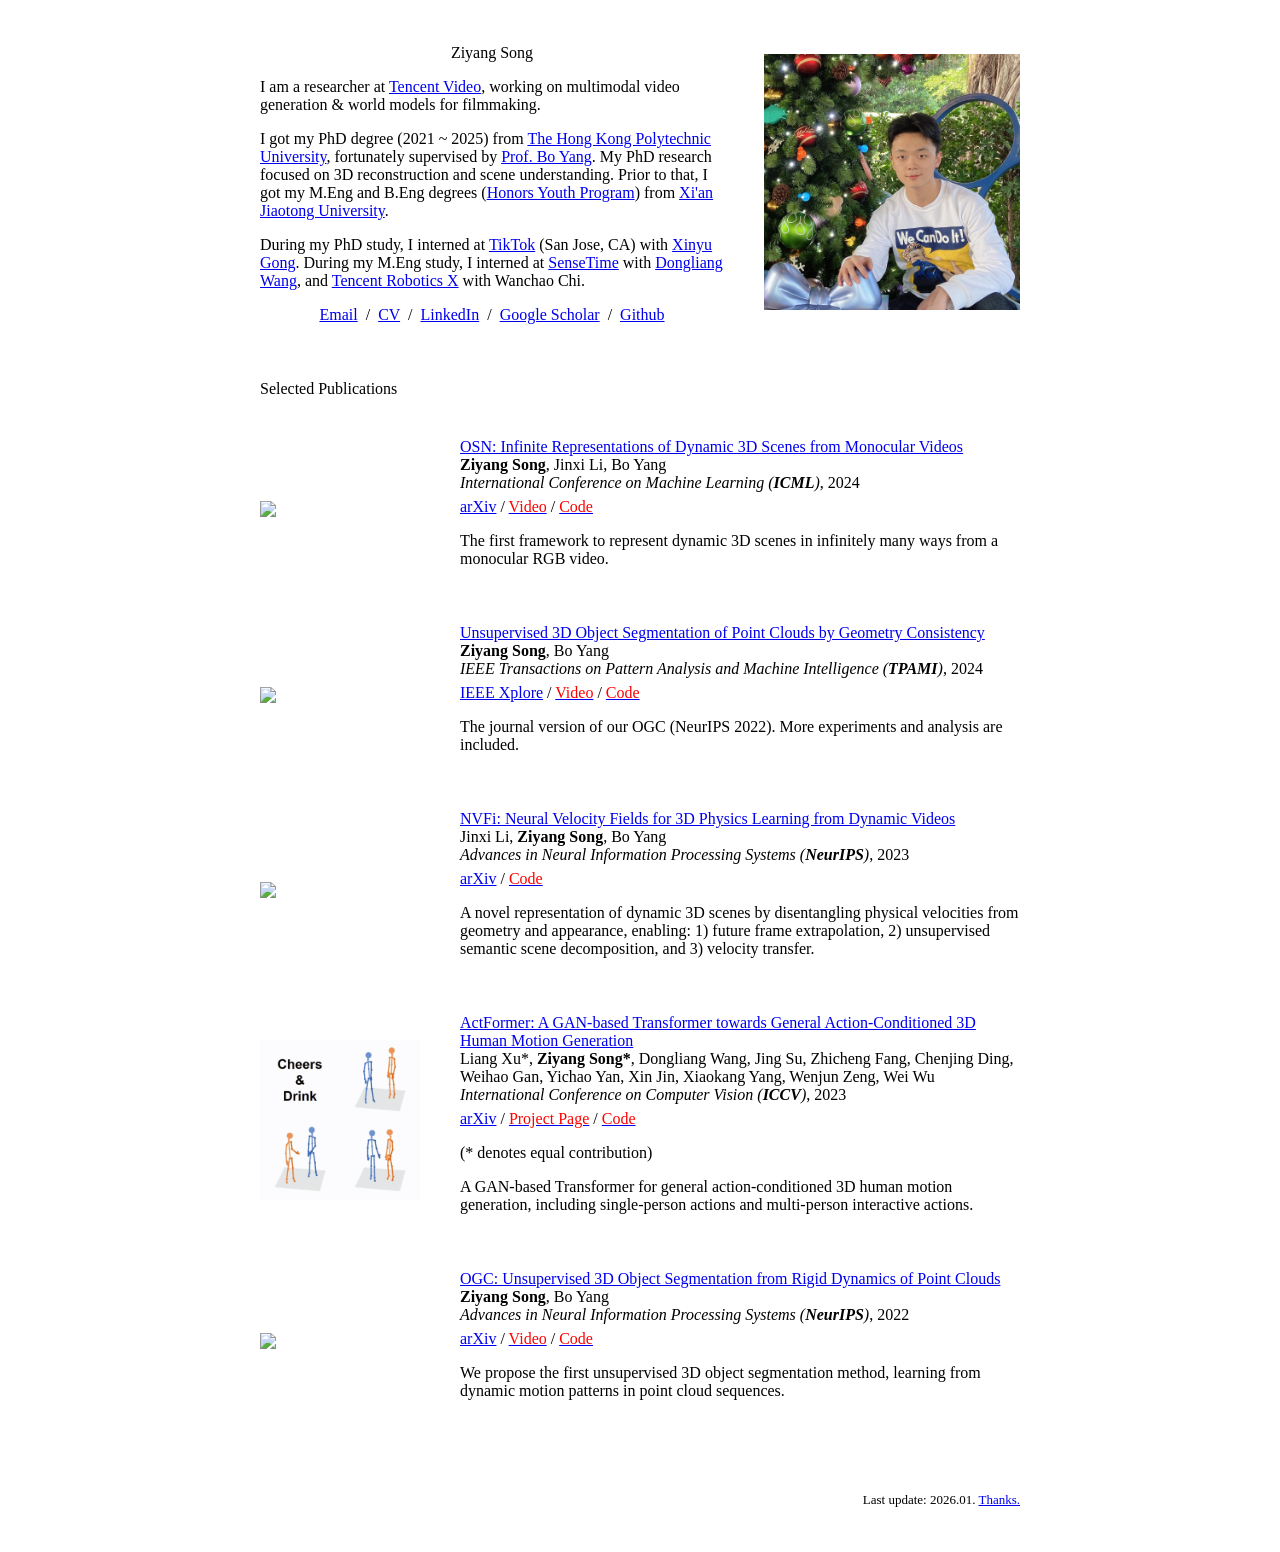
==== index.html @ f870bc01 "update cv" ====
<!DOCTYPE HTML>
<html lang="en"><head><meta http-equiv="Content-Type" content="text/html; charset=UTF-8">

  <title>Ziyang Song</title>
  
  <meta name="author" content="Ziyang Song">
  <meta name="viewport" content="width=device-width, initial-scale=1">
  
  <link rel="stylesheet" type="text/css" href="stylesheet.css">
	<link rel="icon" href="data:image/svg+xml,<svg xmlns=%22http://www.w3.org/2000/svg%22 viewBox=%220 0 100 100%22><text y=%22.9em%22 font-size=%2290%22>🌐</text></svg>">
</head>

<body>
  <table style="width:100%;max-width:800px;border:0px;border-spacing:0px;border-collapse:separate;margin-right:auto;margin-left:auto;"><tbody>
    <tr style="padding:0px">
      <td style="padding:0px">
        <table style="width:100%;border:0px;border-spacing:0px;border-collapse:separate;margin-right:auto;margin-left:auto;"><tbody>
          <tr style="padding:0px">
            <td style="padding:2.5%;width:63%;vertical-align:middle">
              <p style="text-align:center">
                <name>Ziyang Song</name>
              </p>
              <p>
                I am a researcher at <a href="https://v.qq.com/">Tencent Video</a>, working on multimodal video generation & world models for filmmaking.
              </p>
              <p>
                I got my PhD degree (2021 ~ 2025) from <a href="https://www.polyu.edu.hk">The Hong Kong Polytechnic University</a>, fortunately supervised by <a href="https://yang7879.github.io">Prof. Bo Yang</a>.
                My PhD research focused on 3D reconstruction and scene understanding.
                Prior to that, I got my M.Eng and B.Eng degrees (<a href="https://en.wikipedia.org/wiki/Special_Class_for_the_Gifted_Young">Honors Youth Program</a>) from <a href="http://www.xjtu.edu.cn">Xi'an Jiaotong University</a>.
              </p>
              <p>
                During my PhD study, I interned at <a href="https://lifeattiktok.com/">TikTok</a> (San Jose, CA) with <a href="https://scholar.google.com.hk/citations?user=A8e8UNAAAAAJ&hl=zh-CN">Xinyu Gong</a>.
                During my M.Eng study, I interned at <a href="https://www.sensetime.com/en">SenseTime</a> with <a href="https://scholar.google.com/citations?user=gurERzcAAAAJ&hl=zh-CN">Dongliang Wang</a>,
                and <a href="https://www.tencent.com/en-us/business/robotics.html">Tencent Robotics X</a> with Wanchao Chi.
              </p>
              <p style="text-align:center">
                <a href="mailto:ziyang.song@connect.polyu.hk">Email</a> &nbsp/&nbsp
                <a href="images/CV_Ziyang.pdf">CV</a> &nbsp/&nbsp
                <a href="https://www.linkedin.com/in/ziyang-song-87760a142">LinkedIn</a> &nbsp/&nbsp
                <a href="https://scholar.google.com/citations?hl=zh-CN&user=7YcpCEwAAAAJ">Google Scholar</a> &nbsp/&nbsp
                <a href="https://github.com/Szy-Young">Github</a>
              </p>
            </td>
            <td style="padding:2.5%;width:40%;max-width:40%">
              <a href="images/ziyang_daily.jpg"><img style="width:100%;max-width:100%" alt="profile photo" src="images/ziyang_daily.jpg" class="hoverZoomLink"></a>
            </td>
          </tr>
        </tbody></table>

        <!-- Publications -->
        <table style="width:100%;border:0px;border-spacing:0px;border-collapse:separate;margin-right:auto;margin-left:auto;"><tbody>
            <tr>
            <td style="padding:20px;width:100%;vertical-align:middle">
              <heading>Selected Publications</heading>
            </td>
          </tr>
        </tbody></table>

        <table style="width:100%;border:0px;border-spacing:0px;border-collapse:separate;margin-right:auto;margin-left:auto;">
          <tbody>

          <tr>
            <td style="padding:20px;width:25%;vertical-align:middle">
              <div class="one" id='24_icml_osn'>
                <img width=100% src="images/24_icml_osn.gif">
              </div>
            </td>
            <td style="padding:20px;width:75%;vertical-align:middle">
              <a href="https://arxiv.org/abs/2407.05615"><papertitle>OSN: Infinite Representations of Dynamic 3D Scenes from Monocular Videos</papertitle></a>
              <br>
              <strong>Ziyang Song</strong>, Jinxi Li, Bo Yang
              <br>
              <em>International Conference on Machine Learning (<strong>ICML</strong>)</em>, 2024
              <br>
              <a href="https://arxiv.org/abs/2407.05615">arXiv</a> /
              <a href="https://www.youtube.com/watch?v=LQjRLq39UFg"><font color="red">Video</font></a> /
              <a href="https://github.com/vLAR-group/OSN"><font color="red">Code</font></a>
              <iframe src="https://ghbtns.com/github-btn.html?user=vLAR-group&repo=OSN&type=star&count=true&size=small"
              frameborder="0" scrolling="0" width="100px" height="20px"></iframe>
              <p></p>
              <p>
                 The first framework to represent dynamic 3D scenes in infinitely many ways from a monocular RGB video.
              </p>
            </td>
          </tr>

          <tr>
            <td style="padding:20px;width:25%;vertical-align:middle">
              <div class="one" id='24_tpami_ogc'>
                <img width=100% src="images/22_neurips_ogc.gif">
              </div>
            </td>
            <td style="padding:20px;width:75%;vertical-align:middle">
              <a href="https://ieeexplore.ieee.org/abstract/document/10551495"><papertitle>Unsupervised 3D Object Segmentation of Point Clouds by Geometry Consistency</papertitle></a>
              <br>
              <strong>Ziyang Song</strong>, Bo Yang
              <br>
              <em>IEEE Transactions on Pattern Analysis and Machine Intelligence (<strong>TPAMI</strong>)</em>, 2024
              <br>
              <a href="https://ieeexplore.ieee.org/abstract/document/10551495">IEEE Xplore</a> /
              <a href="https://www.youtube.com/watch?v=dZBjvKWJ4K0"><font color="red">Video</font></a> /
              <a href="https://github.com/vLAR-group/OGC"><font color="red">Code</font></a>
              <iframe src="https://ghbtns.com/github-btn.html?user=vLAR-group&repo=OGC&type=star&count=true&size=small"
              frameborder="0" scrolling="0" width="100px" height="20px"></iframe>
              <p></p>
              <p>
                The journal version of our OGC (NeurIPS 2022). More experiments and analysis are included.
              </p>
            </td>
          </tr>

          <tr>
            <td style="padding:20px;width:25%;vertical-align:middle">
              <div class="one" id='23_neurips_nvfi'>
                <img width=100% src="images/23_neurips_nvfi.gif">
              </div>
            </td>
            <td style="padding:20px;width:75%;vertical-align:middle">
              <a href="https://arxiv.org/abs/2312.06398"><papertitle>NVFi: Neural Velocity Fields for 3D Physics Learning from Dynamic Videos</papertitle></a>
              <br>
              Jinxi Li, <strong>Ziyang Song</strong>, Bo Yang
              <br>
              <em>Advances in Neural Information Processing Systems (<strong>NeurIPS</strong>)</em>, 2023
              <br>
              <a href="https://arxiv.org/abs/2312.06398">arXiv</a> /
              <a href="https://github.com/vLAR-group/NVFi"><font color="red">Code</font></a>
              <iframe src="https://ghbtns.com/github-btn.html?user=vLAR-group&repo=NVFi&type=star&count=true&size=small"
              frameborder="0" scrolling="0" width="100px" height="20px"></iframe>
              <p></p>
              <p>
                A novel representation of dynamic 3D scenes by disentangling physical velocities from geometry and appearance, enabling: 1) future frame extrapolation, 2) unsupervised semantic scene decomposition, and 3) velocity transfer.
              </p>
            </td>
          </tr>

          <tr>
            <td style="padding:20px;width:25%;vertical-align:middle">
              <div class="one" id='23_iccv_actformer'>
                <img width=100% src="images/23_iccv_actformer.gif">
              </div>
            </td>
            <td style="padding:20px;width:75%;vertical-align:middle">
              <a href="https://liangxuy.github.io/actformer/"><papertitle>ActFormer: A GAN-based Transformer towards General Action-Conditioned 3D Human Motion Generation</papertitle></a>
              <br>
              Liang Xu*, <strong>Ziyang Song*</strong>, Dongliang Wang, Jing Su, Zhicheng Fang, Chenjing Ding, Weihao Gan, Yichao Yan, Xin Jin, Xiaokang Yang, Wenjun Zeng, Wei Wu
              <br>
              <em>International Conference on Computer Vision (<strong>ICCV</strong>)</em>, 2023
              <br>
              <a href="https://arxiv.org/abs/2203.07706">arXiv</a> /
              <a href="https://liangxuy.github.io/actformer/"><font color="red">Project Page</font></a> /
              <a href="https://github.com/Szy-Young/ActFormer"><font color="red">Code</font></a>
              <iframe src="https://ghbtns.com/github-btn.html?user=Szy-Young&repo=ActFormer&type=star&count=true&size=small"
              frameborder="0" scrolling="0" width="100px" height="20px"></iframe>
              <p></p>
              (* denotes equal contribution)
              <p>
                A GAN-based Transformer for general action-conditioned 3D human motion generation, including single-person actions and multi-person interactive actions.
              </p>
            </td>
          </tr>

          <tr>
            <td style="padding:20px;width:25%;vertical-align:middle">
              <div class="one" id='22_neurips_ogc'>
                <img width=100% src="images/22_neurips_ogc.gif">
              </div>
            </td>
            <td style="padding:20px;width:75%;vertical-align:middle">
              <a href="https://arxiv.org/abs/2210.04458"><papertitle>OGC: Unsupervised 3D Object Segmentation from Rigid Dynamics of Point Clouds</papertitle></a>
              <br>
              <strong>Ziyang Song</strong>, Bo Yang
              <br>
              <em>Advances in Neural Information Processing Systems (<strong>NeurIPS</strong>)</em>, 2022
              <br>
              <a href="https://arxiv.org/abs/2210.04458">arXiv</a> /
              <a href="https://www.youtube.com/watch?v=dZBjvKWJ4K0"><font color="red">Video</font></a> /
              <a href="https://github.com/vLAR-group/OGC"><font color="red">Code</font></a>
              <iframe src="https://ghbtns.com/github-btn.html?user=vLAR-group&repo=OGC&type=star&count=true&size=small"
              frameborder="0" scrolling="0" width="100px" height="20px"></iframe>
              <p></p>
              <p>
                We propose the first unsupervised 3D object segmentation method, learning from dynamic motion patterns in point cloud sequences.
              </p>
            </td>
          </tr>

<!--          <tr>-->
<!--            <td style="padding:20px;width:25%;vertical-align:middle">-->
<!--              <div class="one" id='20_accv_peaug'>-->
<!--                <img width=100% src="images/20_accv_peaug.jpg">-->
<!--              </div>-->
<!--            </td>-->
<!--            <td style="padding:20px;width:75%;vertical-align:middle">-->
<!--              <a href="https://arxiv.org/abs/2007.08071"><papertitle>Learning End-to-End Action Interaction by Paired-Embedding Data Augmentation</papertitle></a>-->
<!--              <br>-->
<!--              <strong>Ziyang Song</strong>, Zejian Yuan, Chong Zhang, Wanchao Chi, Yonggen Ling, Shenghao Zhang-->
<!--              <br>-->
<!--              <em>Asian Conference on Computer Vision (<strong>ACCV</strong>)</em>, 2020-->
<!--              <br>-->
<!--              <a href="https://arxiv.org/abs/2007.08071">arXiv</a>-->
<!--              <p></p>-->
<!--              <p>-->
<!--                We specify a new task to learn end-to-end action interaction from unlabeled interactive action pairs, and a Paired-Embedding (PE) data augmentation method for efficient learning with small data.-->
<!--              </p>-->
<!--            </td>-->
<!--          </tr>					-->
          
<!--          <tr>-->
<!--            <td style="padding:20px;width:25%;vertical-align:middle">-->
<!--              <div class="one" id='20_icpr_hri'>-->
<!--                <img width=100% src="images/20_icpr_hri.gif">-->
<!--              </div>-->
<!--            </td>-->
<!--            <td style="padding:20px;width:75%;vertical-align:middle">-->
<!--              <a href="https://arxiv.org/abs/2007.01065"><papertitle>Attention-Oriented Action Recognition for Real-Time Human-Robot Interaction</papertitle></a>-->
<!--              <br>-->
<!--              <strong>Z. Song</strong>, Ziyi Yin, Zejian Yuan, Chong Zhang, Wanchao Chi, Yonggen Ling, Shenghao Zhang-->
<!--              <br>-->
<!--              <em>International Conference on Pattern Recognition (<strong>ICPR</strong>)</em>, 2020-->
<!--              <br>-->
<!--              <a href="https://arxiv.org/abs/2007.01065">arXiv</a>-->
<!--              <p></p>-->
<!--              <p>-->
<!--                A framework for real-time human action recognition from RGB-D videos in human-robot interaction (HRI) scenarios.-->
<!--              </p>-->
<!--            </td>-->
<!--          </tr>		-->

          </tbody>
        </table>


<!--        <table style="width:100%;border:0px;border-spacing:0px;border-collapse:separate;margin-right:auto;margin-left:auto;"><tbody>-->
<!--          <tr>-->
<!--            <td style="padding:20px;width:100%;vertical-align:middle">-->
<!--              <heading>Teaching Assistants</heading>-->
<!--                <p> <strong>Fall Term, 2023</strong>:    <em>Computer Graphics</em> (The Hong Kong Polytechnic University) </p>-->
<!--                <p> <strong>Spring Term, 2023</strong>:    <em>Creative Digital Media Design</em> (The Hong Kong Polytechnic University) </p>-->
<!--                <p> <strong>Fall Term, 2022</strong>:    <em>Machine Learning and Data Analytics</em> (The Hong Kong Polytechnic University) </p>-->
<!--                <p> <strong>Spring Term, 2022</strong>:     <em>Operating Systems</em> (The Hong Kong Polytechnic University) </p>-->
<!--                <p> <strong>Fall Term, 2021</strong>:    <em>Data Structures and Database Systems</em> (The Hong Kong Polytechnic University). </p>-->
<!--            </td>-->
<!--          </tr>-->
<!--        </tbody></table>-->

        <table width="100%" cellspacing="0" cellpadding="20" border="0" align="center">
          <tbody><tr>
            <td><br>
                <!--<p align="right"><font size="3">Erd&ouml;s = ? </font><br> -->
            <p align="right"><font size="2"> Last update: 2026.01. <a href="https://jonbarron.info/">Thanks.</a></font></p>
            </td>
          </tr>
          </tbody>
        </table>

      </td>
    </tr>
  </table>
</body>

</html>
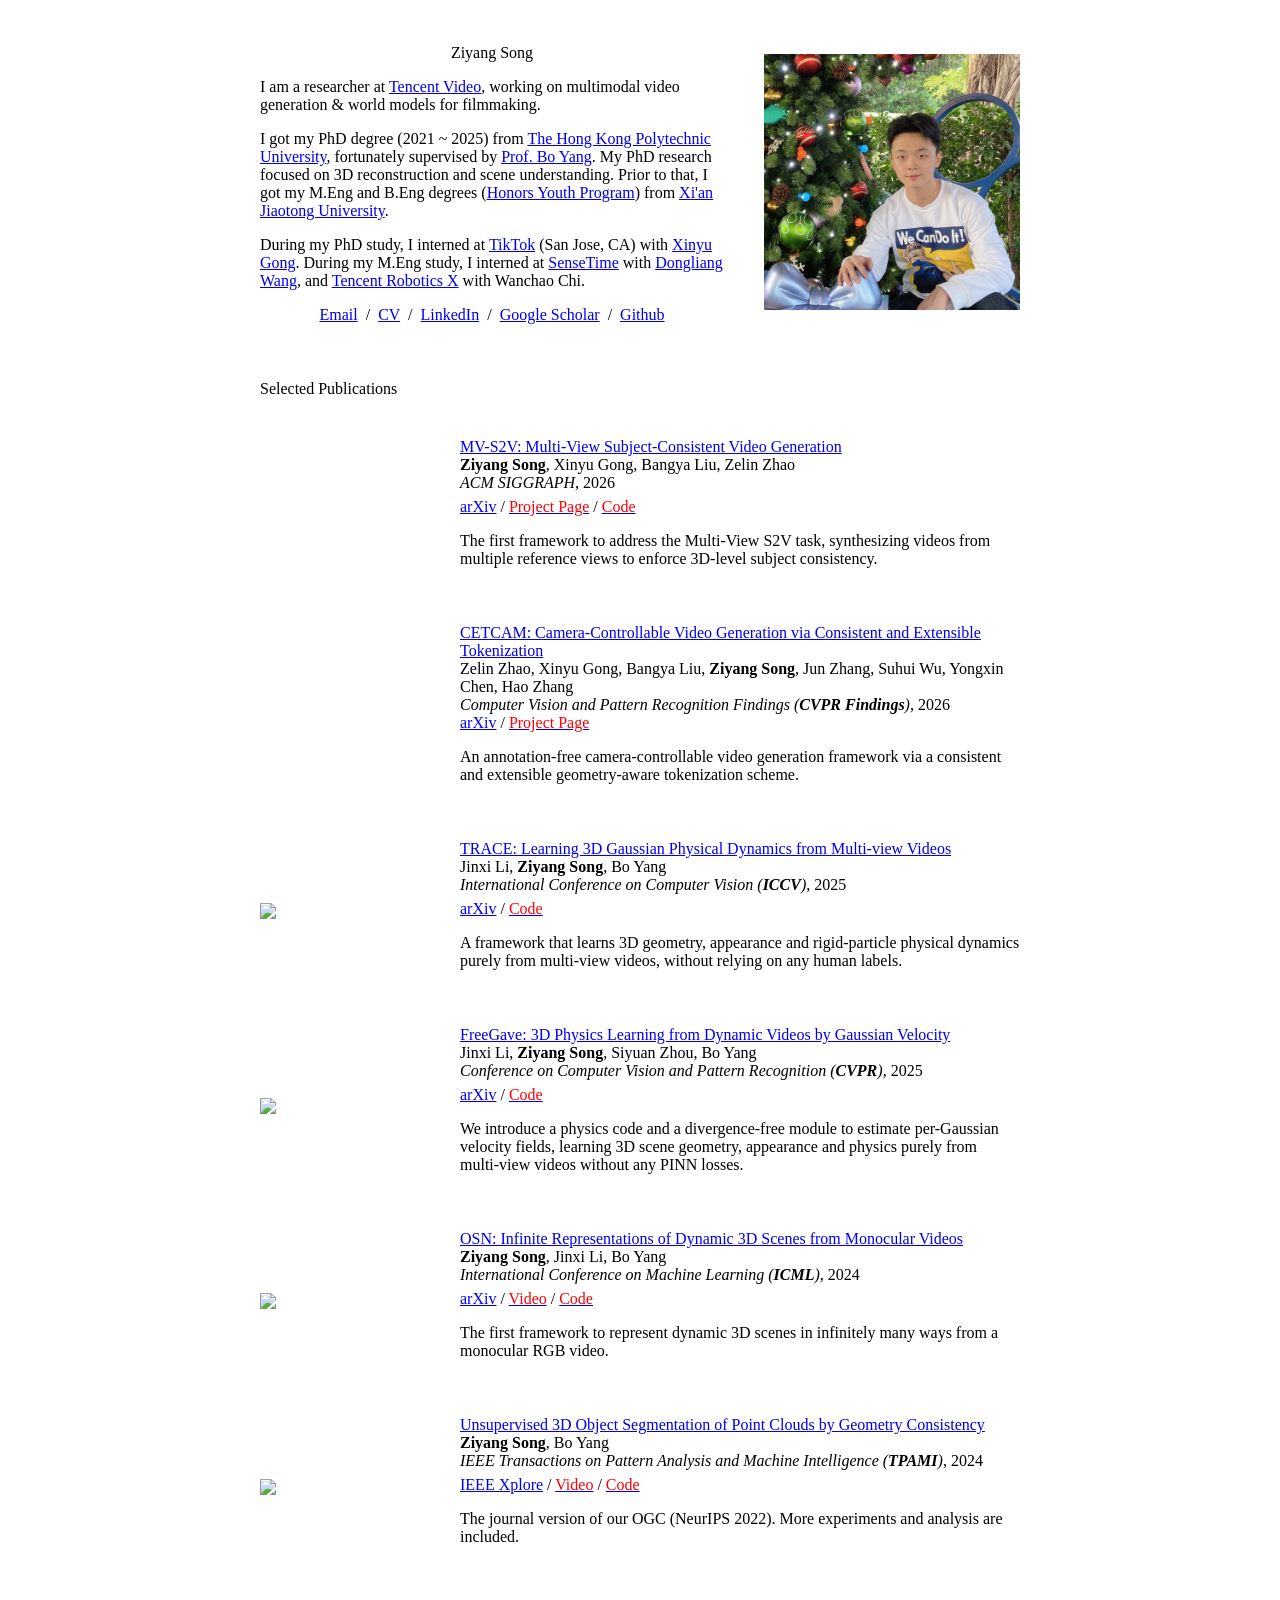
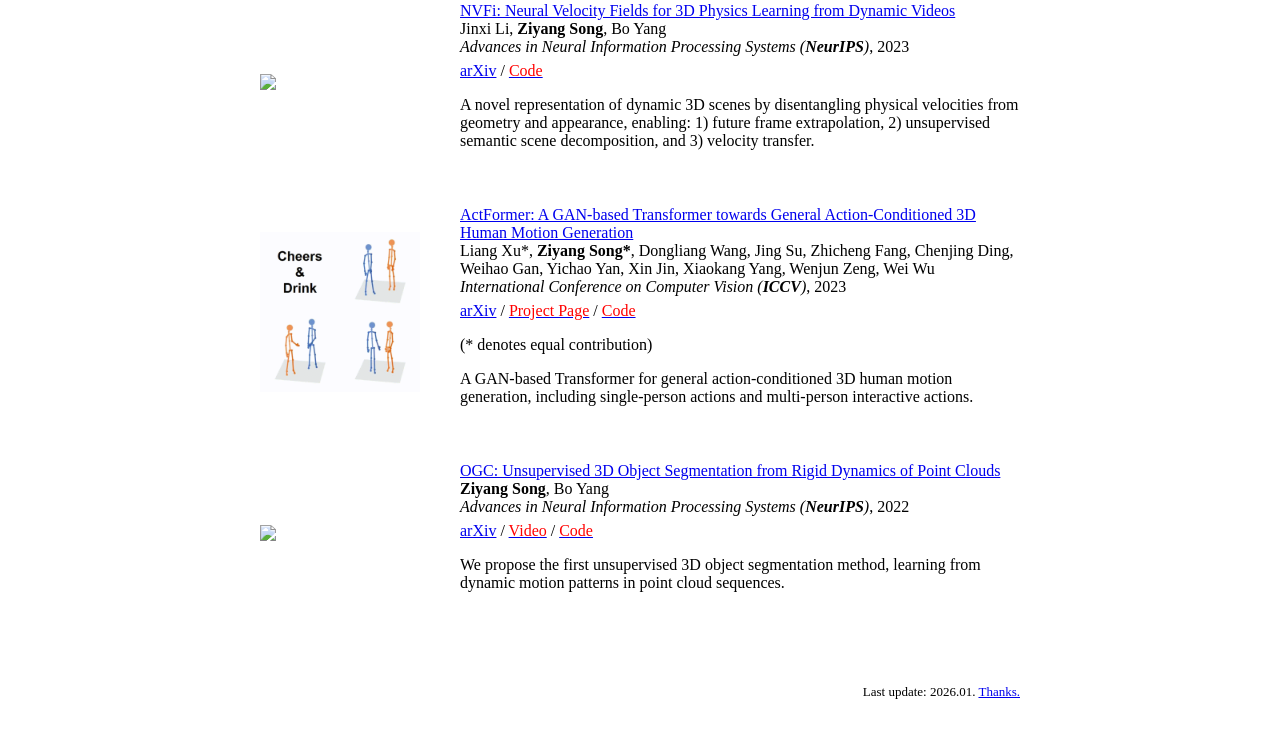
==== commit a266505a: "update publications" ====
--- a/index.html
+++ b/index.html
@@ -29,7 +29,7 @@
                 Prior to that, I got my M.Eng and B.Eng degrees (<a href="https://en.wikipedia.org/wiki/Special_Class_for_the_Gifted_Young">Honors Youth Program</a>) from <a href="http://www.xjtu.edu.cn">Xi'an Jiaotong University</a>.
               </p>
               <p>
-                During my PhD study, I interned at <a href="https://lifeattiktok.com/">TikTok</a> (San Jose, CA) with <a href="https://scholar.google.com.hk/citations?user=A8e8UNAAAAAJ&hl=zh-CN">Xinyu Gong</a>.
+                During my PhD study, I interned at <a href="https://lifeattiktok.com/">TikTok</a> (San Jose, CA) with <a href="https://gongxinyuu.github.io/">Xinyu Gong</a>.
                 During my M.Eng study, I interned at <a href="https://www.sensetime.com/en">SenseTime</a> with <a href="https://scholar.google.com/citations?user=gurERzcAAAAJ&hl=zh-CN">Dongliang Wang</a>,
                 and <a href="https://www.tencent.com/en-us/business/robotics.html">Tencent Robotics X</a> with Wanchao Chi.
               </p>
@@ -58,6 +58,101 @@
 
         <table style="width:100%;border:0px;border-spacing:0px;border-collapse:separate;margin-right:auto;margin-left:auto;">
           <tbody>
+
+          <tr>
+            <td style="padding:20px;width:25%;vertical-align:middle">
+              <div class="one" id='26_siggraph_mvs2v'>
+                <video width=100% autoplay muted loop playsinline src="images/26_siggraph_mvs2v.mp4"></video>
+              </div>
+            </td>
+            <td style="padding:20px;width:75%;vertical-align:middle">
+              <a href="https://arxiv.org/abs/2601.17756"><papertitle>MV-S2V: Multi-View Subject-Consistent Video Generation</papertitle></a>
+              <br>
+              <strong>Ziyang Song</strong>, Xinyu Gong, Bangya Liu, Zelin Zhao
+              <br>
+              <em>ACM SIGGRAPH</em>, 2026
+              <br>
+              <a href="https://arxiv.org/abs/2601.17756">arXiv</a> /
+              <a href="mv-s2v/index.html"><font color="red">Project Page</font></a> /
+              <a href="https://github.com/Szy-Young/MV-S2V"><font color="red">Code</font></a>
+              <iframe src="https://ghbtns.com/github-btn.html?user=Szy-Young&repo=MV-S2V&type=star&count=true&size=small"
+              frameborder="0" scrolling="0" width="100px" height="20px"></iframe>
+              <p></p>
+              <p>
+                The first framework to address the Multi-View S2V task, synthesizing videos from multiple reference views to enforce 3D-level subject consistency.
+              </p>
+            </td>
+          </tr>
+
+          <tr>
+            <td style="padding:20px;width:25%;vertical-align:middle">
+              <div class="one" id='26_cvprf_cetcam'>
+                <video width=100% autoplay muted loop playsinline src="images/26_cvprf_cetcam.mp4"></video>
+              </div>
+            </td>
+            <td style="padding:20px;width:75%;vertical-align:middle">
+              <a href="https://arxiv.org/abs/2512.19020"><papertitle>CETCAM: Camera-Controllable Video Generation via Consistent and Extensible Tokenization</papertitle></a>
+              <br>
+              Zelin Zhao, Xinyu Gong, Bangya Liu, <strong>Ziyang Song</strong>, Jun Zhang, Suhui Wu, Yongxin Chen, Hao Zhang
+              <br>
+              <em>Computer Vision and Pattern Recognition Findings (<strong>CVPR Findings</strong>)</em>, 2026
+              <br>
+              <a href="https://arxiv.org/abs/2512.19020">arXiv</a> /
+              <a href="https://sjtuytc.github.io/CETCam_project_page.github.io/"><font color="red">Project Page</font></a>
+              <p></p>
+              <p>
+                An annotation-free camera-controllable video generation framework via a consistent and extensible geometry-aware tokenization scheme.
+              </p>
+            </td>
+          </tr>
+
+          <tr>
+            <td style="padding:20px;width:25%;vertical-align:middle">
+              <div class="one" id='25_iccv_trace'>
+                <img width=100% src="images/25_iccv_trace.gif">
+              </div>
+            </td>
+            <td style="padding:20px;width:75%;vertical-align:middle">
+              <a href="https://arxiv.org/abs/2508.09811"><papertitle>TRACE: Learning 3D Gaussian Physical Dynamics from Multi-view Videos</papertitle></a>
+              <br>
+              Jinxi Li, <strong>Ziyang Song</strong>, Bo Yang
+              <br>
+              <em>International Conference on Computer Vision (<strong>ICCV</strong>)</em>, 2025
+              <br>
+              <a href="https://arxiv.org/abs/2508.09811">arXiv</a> /
+              <a href="https://github.com/vLAR-group/TRACE"><font color="red">Code</font></a>
+              <iframe src="https://ghbtns.com/github-btn.html?user=vLAR-group&repo=TRACE&type=star&count=true&size=small"
+              frameborder="0" scrolling="0" width="100px" height="20px"></iframe>
+              <p></p>
+              <p>
+                A framework that learns 3D geometry, appearance and rigid-particle physical dynamics purely from multi-view videos, without relying on any human labels.
+              </p>
+            </td>
+          </tr>
+
+          <tr>
+            <td style="padding:20px;width:25%;vertical-align:middle">
+              <div class="one" id='25_cvpr_freegave'>
+                <img width=100% src="images/25_cvpr_freegave.gif">
+              </div>
+            </td>
+            <td style="padding:20px;width:75%;vertical-align:middle">
+              <a href="https://arxiv.org/abs/2506.07865"><papertitle>FreeGave: 3D Physics Learning from Dynamic Videos by Gaussian Velocity</papertitle></a>
+              <br>
+              Jinxi Li, <strong>Ziyang Song</strong>, Siyuan Zhou, Bo Yang
+              <br>
+              <em>Conference on Computer Vision and Pattern Recognition (<strong>CVPR</strong>)</em>, 2025
+              <br>
+              <a href="https://arxiv.org/abs/2506.07865">arXiv</a> /
+              <a href="https://github.com/vLAR-group/FreeGave"><font color="red">Code</font></a>
+              <iframe src="https://ghbtns.com/github-btn.html?user=vLAR-group&repo=FreeGave&type=star&count=true&size=small"
+              frameborder="0" scrolling="0" width="100px" height="20px"></iframe>
+              <p></p>
+              <p>
+                We introduce a physics code and a divergence-free module to estimate per-Gaussian velocity fields, learning 3D scene geometry, appearance and physics purely from multi-view videos without any PINN losses.
+              </p>
+            </td>
+          </tr>
 
           <tr>
             <td style="padding:20px;width:25%;vertical-align:middle">
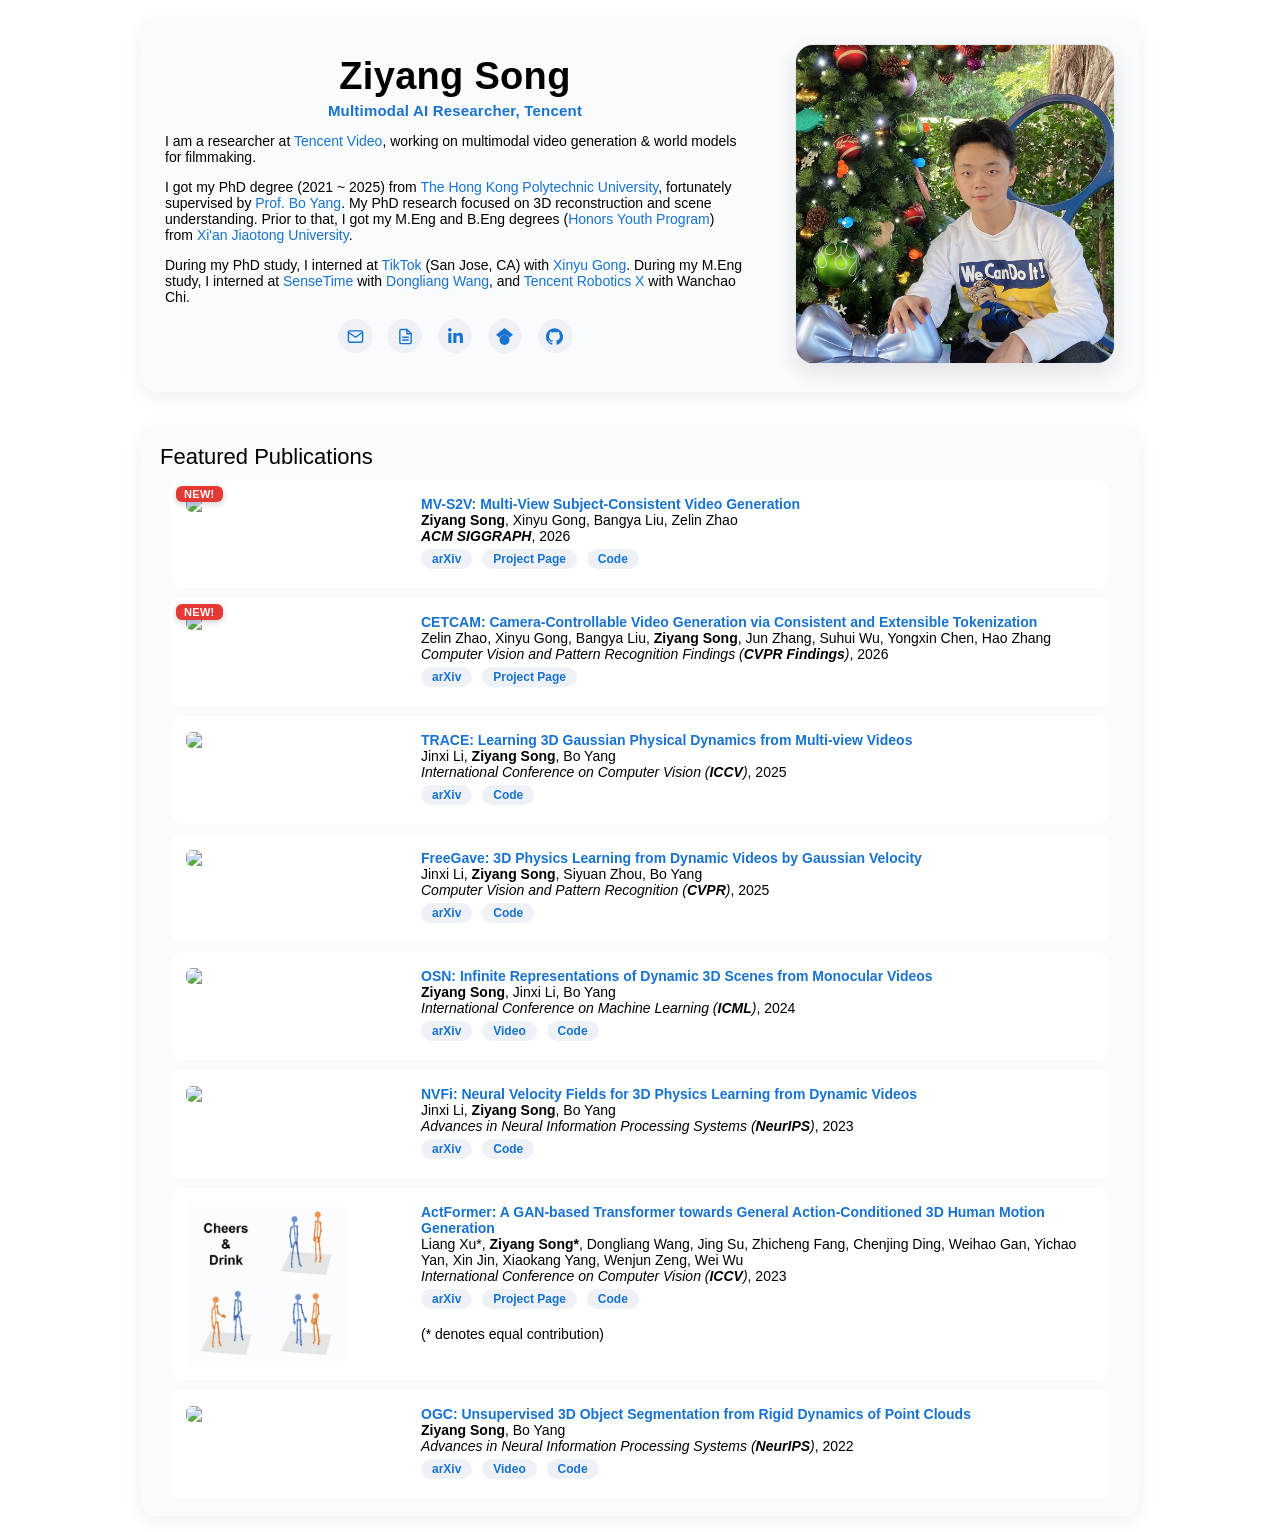
==== commit 4c265ee1: "update publications" ====
--- a/index.html
+++ b/index.html
@@ -11,14 +11,15 @@
 </head>
 
 <body>
-  <table style="width:100%;max-width:800px;border:0px;border-spacing:0px;border-collapse:separate;margin-right:auto;margin-left:auto;"><tbody>
+  <table style="width:100%;max-width:1000px;border:0px;border-spacing:0px;border-collapse:separate;margin-right:auto;margin-left:auto;"><tbody>
     <tr style="padding:0px">
       <td style="padding:0px">
-        <table style="width:100%;border:0px;border-spacing:0px;border-collapse:separate;margin-right:auto;margin-left:auto;"><tbody>
+        <table class="intro-card" style="width:100%;border:0px;border-spacing:0px;border-collapse:separate;margin-right:auto;margin-left:auto;"><tbody>
           <tr style="padding:0px">
             <td style="padding:2.5%;width:63%;vertical-align:middle">
               <p style="text-align:center">
                 <name>Ziyang Song</name>
+                <span class="tagline">Multimodal AI Researcher, Tencent</span>
               </p>
               <p>
                 I am a researcher at <a href="https://v.qq.com/">Tencent Video</a>, working on multimodal video generation & world models for filmmaking.
@@ -33,320 +34,214 @@
                 During my M.Eng study, I interned at <a href="https://www.sensetime.com/en">SenseTime</a> with <a href="https://scholar.google.com/citations?user=gurERzcAAAAJ&hl=zh-CN">Dongliang Wang</a>,
                 and <a href="https://www.tencent.com/en-us/business/robotics.html">Tencent Robotics X</a> with Wanchao Chi.
               </p>
-              <p style="text-align:center">
-                <a href="mailto:ziyang.song@connect.polyu.hk">Email</a> &nbsp/&nbsp
-                <a href="images/CV_Ziyang.pdf">CV</a> &nbsp/&nbsp
-                <a href="https://www.linkedin.com/in/ziyang-song-87760a142">LinkedIn</a> &nbsp/&nbsp
-                <a href="https://scholar.google.com/citations?hl=zh-CN&user=7YcpCEwAAAAJ">Google Scholar</a> &nbsp/&nbsp
-                <a href="https://github.com/Szy-Young">Github</a>
+              <p class="social-links" style="text-align:center">
+                <a href="mailto:ziyang.song@connect.polyu.hk" class="social-icon" title="Email" aria-label="Email">
+                  <svg viewBox="0 0 24 24" fill="none" stroke="currentColor" stroke-width="2" stroke-linecap="round" stroke-linejoin="round"><rect x="2" y="4" width="20" height="16" rx="2"></rect><path d="M22 6l-10 7L2 6"></path></svg>
+                </a>
+                <a href="images/CV_Ziyang.pdf" class="social-icon" title="CV" aria-label="CV">
+                  <svg viewBox="0 0 24 24" fill="none" stroke="currentColor" stroke-width="2" stroke-linecap="round" stroke-linejoin="round"><path d="M14 2H6a2 2 0 0 0-2 2v16a2 2 0 0 0 2 2h12a2 2 0 0 0 2-2V8z"></path><polyline points="14 2 14 8 20 8"></polyline><line x1="16" y1="13" x2="8" y2="13"></line><line x1="16" y1="17" x2="8" y2="17"></line></svg>
+                </a>
+                <a href="https://www.linkedin.com/in/ziyang-song-87760a142" class="social-icon" title="LinkedIn" aria-label="LinkedIn">
+                  <svg viewBox="0 0 448 512" fill="currentColor"><path d="M100.28 448H7.4V148.9h92.88zm-46.44-338c-29.66 0-53.7-24.14-53.7-53.9S24.18 2.2 53.84 2.2s53.7 24.14 53.7 53.9-24.05 53.9-53.7 53.9zM447.9 448h-92.68V302.4c0-34.7-.7-79.2-48.29-79.2-48.29 0-55.69 37.7-55.69 76.7V448h-92.78V148.9h89.08v40.8h1.3c12.4-23.5 42.7-48.3 87.9-48.3 94 0 111.28 61.9 111.28 142.3V448z"></path></svg>
+                </a>
+                <a href="https://scholar.google.com/citations?hl=zh-CN&user=7YcpCEwAAAAJ" class="social-icon" title="Google Scholar" aria-label="Google Scholar">
+                  <svg viewBox="0 0 24 24" fill="currentColor"><path d="M5.242 13.769L0 9.5 12 0l12 9.5-5.242 4.269C17.548 11.24 14.978 9.5 12 9.5c-2.977 0-5.548 1.74-6.758 4.269zM12 10a7 7 0 1 0 0 14 7 7 0 0 0 0-14z"></path></svg>
+                </a>
+                <a href="https://github.com/Szy-Young" class="social-icon" title="Github" aria-label="Github">
+                  <svg viewBox="0 0 24 24" fill="currentColor"><path d="M12 .297c-6.63 0-12 5.373-12 12 0 5.303 3.438 9.8 8.205 11.385.6.113.82-.258.82-.577 0-.285-.01-1.04-.015-2.04-3.338.724-4.042-1.61-4.042-1.61-.546-1.385-1.333-1.755-1.333-1.755-1.089-.744.084-.729.084-.729 1.205.084 1.838 1.236 1.838 1.236 1.07 1.835 2.809 1.305 3.495.998.108-.776.417-1.305.76-1.605-2.665-.3-5.466-1.332-5.466-5.93 0-1.31.465-2.38 1.235-3.22-.135-.303-.54-1.523.105-3.176 0 0 1.005-.322 3.3 1.23.96-.267 1.98-.399 3-.405 1.02.006 2.04.138 3 .405 2.28-1.552 3.285-1.23 3.285-1.23.645 1.653.24 2.873.12 3.176.765.84 1.23 1.91 1.23 3.22 0 4.61-2.805 5.625-5.475 5.92.42.36.81 1.096.81 2.22 0 1.606-.015 2.896-.015 3.286 0 .315.21.69.825.57C20.565 22.092 24 17.592 24 12.297c0-6.627-5.373-12-12-12"></path></svg>
+                </a>
               </p>
             </td>
             <td style="padding:2.5%;width:40%;max-width:40%">
-              <a href="images/ziyang_daily.jpg"><img style="width:100%;max-width:100%" alt="profile photo" src="images/ziyang_daily.jpg" class="hoverZoomLink"></a>
+              <a href="images/ziyang_daily.jpg" class="avatar-frame"><img style="width:100%;max-width:100%" alt="profile photo" src="images/ziyang_daily.jpg" class="hoverZoomLink"></a>
             </td>
           </tr>
         </tbody></table>
 
         <!-- Publications -->
+        <div class="pub-section">
         <table style="width:100%;border:0px;border-spacing:0px;border-collapse:separate;margin-right:auto;margin-left:auto;"><tbody>
             <tr>
-            <td style="padding:20px;width:100%;vertical-align:middle">
-              <heading>Selected Publications</heading>
+            <td style="padding:20px 20px 0px;width:100%;vertical-align:middle">
+              <heading>Featured Publications</heading>
             </td>
           </tr>
         </tbody></table>
 
-        <table style="width:100%;border:0px;border-spacing:0px;border-collapse:separate;margin-right:auto;margin-left:auto;">
+        <table class="pub-table" style="width:94%;border:0px;border-collapse:separate;margin:0 auto;">
           <tbody>
 
           <tr>
-            <td style="padding:20px;width:25%;vertical-align:middle">
+            <td style="padding:16px;width:25%;vertical-align:top;position:relative">
+              <span class="new-badge">NEW!</span>
               <div class="one" id='26_siggraph_mvs2v'>
-                <video width=100% autoplay muted loop playsinline src="images/26_siggraph_mvs2v.mp4"></video>
-              </div>
-            </td>
-            <td style="padding:20px;width:75%;vertical-align:middle">
+                <img width=100% src="images/26_siggraph_mvs2v.gif">
+              </div>
+            </td>
+            <td style="padding:16px;width:75%;vertical-align:top">
               <a href="https://arxiv.org/abs/2601.17756"><papertitle>MV-S2V: Multi-View Subject-Consistent Video Generation</papertitle></a>
               <br>
               <strong>Ziyang Song</strong>, Xinyu Gong, Bangya Liu, Zelin Zhao
               <br>
-              <em>ACM SIGGRAPH</em>, 2026
-              <br>
-              <a href="https://arxiv.org/abs/2601.17756">arXiv</a> /
-              <a href="mv-s2v/index.html"><font color="red">Project Page</font></a> /
-              <a href="https://github.com/Szy-Young/MV-S2V"><font color="red">Code</font></a>
-              <iframe src="https://ghbtns.com/github-btn.html?user=Szy-Young&repo=MV-S2V&type=star&count=true&size=small"
-              frameborder="0" scrolling="0" width="100px" height="20px"></iframe>
-              <p></p>
-              <p>
-                The first framework to address the Multi-View S2V task, synthesizing videos from multiple reference views to enforce 3D-level subject consistency.
-              </p>
-            </td>
-          </tr>
-
-          <tr>
-            <td style="padding:20px;width:25%;vertical-align:middle">
+              <em><strong>ACM SIGGRAPH</strong></em>, 2026
+              <br>
+              <span class="pub-links">
+              <a href="https://arxiv.org/abs/2601.17756" class="pub-btn">arXiv</a>
+              <a href="mv-s2v/index.html" class="pub-btn">Project Page</a>
+              <a href="https://github.com/Szy-Young/MV-S2V" class="pub-btn">Code</a>
+              </span>
+            </td>
+          </tr>
+
+          <tr>
+            <td style="padding:16px;width:25%;vertical-align:top;position:relative">
+              <span class="new-badge">NEW!</span>
               <div class="one" id='26_cvprf_cetcam'>
-                <video width=100% autoplay muted loop playsinline src="images/26_cvprf_cetcam.mp4"></video>
-              </div>
-            </td>
-            <td style="padding:20px;width:75%;vertical-align:middle">
+                <img width=100% src="images/26_cvprf_cetcam.gif">
+              </div>
+            </td>
+            <td style="padding:16px;width:75%;vertical-align:top">
               <a href="https://arxiv.org/abs/2512.19020"><papertitle>CETCAM: Camera-Controllable Video Generation via Consistent and Extensible Tokenization</papertitle></a>
               <br>
               Zelin Zhao, Xinyu Gong, Bangya Liu, <strong>Ziyang Song</strong>, Jun Zhang, Suhui Wu, Yongxin Chen, Hao Zhang
               <br>
               <em>Computer Vision and Pattern Recognition Findings (<strong>CVPR Findings</strong>)</em>, 2026
               <br>
-              <a href="https://arxiv.org/abs/2512.19020">arXiv</a> /
-              <a href="https://sjtuytc.github.io/CETCam_project_page.github.io/"><font color="red">Project Page</font></a>
-              <p></p>
-              <p>
-                An annotation-free camera-controllable video generation framework via a consistent and extensible geometry-aware tokenization scheme.
-              </p>
-            </td>
-          </tr>
-
-          <tr>
-            <td style="padding:20px;width:25%;vertical-align:middle">
+              <span class="pub-links">
+              <a href="https://arxiv.org/abs/2512.19020" class="pub-btn">arXiv</a>
+              <a href="https://sjtuytc.github.io/CETCam_project_page.github.io/" class="pub-btn">Project Page</a>
+              </span>
+            </td>
+          </tr>
+
+          <tr>
+            <td style="padding:16px;width:25%;vertical-align:top">
               <div class="one" id='25_iccv_trace'>
                 <img width=100% src="images/25_iccv_trace.gif">
               </div>
             </td>
-            <td style="padding:20px;width:75%;vertical-align:middle">
+            <td style="padding:16px;width:75%;vertical-align:top">
               <a href="https://arxiv.org/abs/2508.09811"><papertitle>TRACE: Learning 3D Gaussian Physical Dynamics from Multi-view Videos</papertitle></a>
               <br>
               Jinxi Li, <strong>Ziyang Song</strong>, Bo Yang
               <br>
               <em>International Conference on Computer Vision (<strong>ICCV</strong>)</em>, 2025
               <br>
-              <a href="https://arxiv.org/abs/2508.09811">arXiv</a> /
-              <a href="https://github.com/vLAR-group/TRACE"><font color="red">Code</font></a>
-              <iframe src="https://ghbtns.com/github-btn.html?user=vLAR-group&repo=TRACE&type=star&count=true&size=small"
-              frameborder="0" scrolling="0" width="100px" height="20px"></iframe>
-              <p></p>
-              <p>
-                A framework that learns 3D geometry, appearance and rigid-particle physical dynamics purely from multi-view videos, without relying on any human labels.
-              </p>
-            </td>
-          </tr>
-
-          <tr>
-            <td style="padding:20px;width:25%;vertical-align:middle">
+              <span class="pub-links">
+              <a href="https://arxiv.org/abs/2508.09811" class="pub-btn">arXiv</a>
+              <a href="https://github.com/vLAR-group/TRACE" class="pub-btn">Code</a>
+              </span>
+            </td>
+          </tr>
+
+          <tr>
+            <td style="padding:16px;width:25%;vertical-align:top">
               <div class="one" id='25_cvpr_freegave'>
                 <img width=100% src="images/25_cvpr_freegave.gif">
               </div>
             </td>
-            <td style="padding:20px;width:75%;vertical-align:middle">
+            <td style="padding:16px;width:75%;vertical-align:top">
               <a href="https://arxiv.org/abs/2506.07865"><papertitle>FreeGave: 3D Physics Learning from Dynamic Videos by Gaussian Velocity</papertitle></a>
               <br>
               Jinxi Li, <strong>Ziyang Song</strong>, Siyuan Zhou, Bo Yang
               <br>
-              <em>Conference on Computer Vision and Pattern Recognition (<strong>CVPR</strong>)</em>, 2025
-              <br>
-              <a href="https://arxiv.org/abs/2506.07865">arXiv</a> /
-              <a href="https://github.com/vLAR-group/FreeGave"><font color="red">Code</font></a>
-              <iframe src="https://ghbtns.com/github-btn.html?user=vLAR-group&repo=FreeGave&type=star&count=true&size=small"
-              frameborder="0" scrolling="0" width="100px" height="20px"></iframe>
-              <p></p>
-              <p>
-                We introduce a physics code and a divergence-free module to estimate per-Gaussian velocity fields, learning 3D scene geometry, appearance and physics purely from multi-view videos without any PINN losses.
-              </p>
-            </td>
-          </tr>
-
-          <tr>
-            <td style="padding:20px;width:25%;vertical-align:middle">
+              <em>Computer Vision and Pattern Recognition (<strong>CVPR</strong>)</em>, 2025
+              <br>
+              <span class="pub-links">
+              <a href="https://arxiv.org/abs/2506.07865" class="pub-btn">arXiv</a>
+              <a href="https://github.com/vLAR-group/FreeGave" class="pub-btn">Code</a>
+              </span>
+            </td>
+          </tr>
+
+          <tr>
+            <td style="padding:16px;width:25%;vertical-align:top">
               <div class="one" id='24_icml_osn'>
                 <img width=100% src="images/24_icml_osn.gif">
               </div>
             </td>
-            <td style="padding:20px;width:75%;vertical-align:middle">
+            <td style="padding:16px;width:75%;vertical-align:top">
               <a href="https://arxiv.org/abs/2407.05615"><papertitle>OSN: Infinite Representations of Dynamic 3D Scenes from Monocular Videos</papertitle></a>
               <br>
               <strong>Ziyang Song</strong>, Jinxi Li, Bo Yang
               <br>
               <em>International Conference on Machine Learning (<strong>ICML</strong>)</em>, 2024
               <br>
-              <a href="https://arxiv.org/abs/2407.05615">arXiv</a> /
-              <a href="https://www.youtube.com/watch?v=LQjRLq39UFg"><font color="red">Video</font></a> /
-              <a href="https://github.com/vLAR-group/OSN"><font color="red">Code</font></a>
-              <iframe src="https://ghbtns.com/github-btn.html?user=vLAR-group&repo=OSN&type=star&count=true&size=small"
-              frameborder="0" scrolling="0" width="100px" height="20px"></iframe>
-              <p></p>
-              <p>
-                 The first framework to represent dynamic 3D scenes in infinitely many ways from a monocular RGB video.
-              </p>
-            </td>
-          </tr>
-
-          <tr>
-            <td style="padding:20px;width:25%;vertical-align:middle">
-              <div class="one" id='24_tpami_ogc'>
-                <img width=100% src="images/22_neurips_ogc.gif">
-              </div>
-            </td>
-            <td style="padding:20px;width:75%;vertical-align:middle">
-              <a href="https://ieeexplore.ieee.org/abstract/document/10551495"><papertitle>Unsupervised 3D Object Segmentation of Point Clouds by Geometry Consistency</papertitle></a>
-              <br>
-              <strong>Ziyang Song</strong>, Bo Yang
-              <br>
-              <em>IEEE Transactions on Pattern Analysis and Machine Intelligence (<strong>TPAMI</strong>)</em>, 2024
-              <br>
-              <a href="https://ieeexplore.ieee.org/abstract/document/10551495">IEEE Xplore</a> /
-              <a href="https://www.youtube.com/watch?v=dZBjvKWJ4K0"><font color="red">Video</font></a> /
-              <a href="https://github.com/vLAR-group/OGC"><font color="red">Code</font></a>
-              <iframe src="https://ghbtns.com/github-btn.html?user=vLAR-group&repo=OGC&type=star&count=true&size=small"
-              frameborder="0" scrolling="0" width="100px" height="20px"></iframe>
-              <p></p>
-              <p>
-                The journal version of our OGC (NeurIPS 2022). More experiments and analysis are included.
-              </p>
-            </td>
-          </tr>
-
-          <tr>
-            <td style="padding:20px;width:25%;vertical-align:middle">
+              <span class="pub-links">
+              <a href="https://arxiv.org/abs/2407.05615" class="pub-btn">arXiv</a>
+              <a href="https://www.youtube.com/watch?v=LQjRLq39UFg" class="pub-btn">Video</a>
+              <a href="https://github.com/vLAR-group/OSN" class="pub-btn">Code</a>
+              </span>
+            </td>
+          </tr>
+
+          <tr>
+            <td style="padding:16px;width:25%;vertical-align:top">
               <div class="one" id='23_neurips_nvfi'>
                 <img width=100% src="images/23_neurips_nvfi.gif">
               </div>
             </td>
-            <td style="padding:20px;width:75%;vertical-align:middle">
+            <td style="padding:16px;width:75%;vertical-align:top">
               <a href="https://arxiv.org/abs/2312.06398"><papertitle>NVFi: Neural Velocity Fields for 3D Physics Learning from Dynamic Videos</papertitle></a>
               <br>
               Jinxi Li, <strong>Ziyang Song</strong>, Bo Yang
               <br>
               <em>Advances in Neural Information Processing Systems (<strong>NeurIPS</strong>)</em>, 2023
               <br>
-              <a href="https://arxiv.org/abs/2312.06398">arXiv</a> /
-              <a href="https://github.com/vLAR-group/NVFi"><font color="red">Code</font></a>
-              <iframe src="https://ghbtns.com/github-btn.html?user=vLAR-group&repo=NVFi&type=star&count=true&size=small"
-              frameborder="0" scrolling="0" width="100px" height="20px"></iframe>
-              <p></p>
-              <p>
-                A novel representation of dynamic 3D scenes by disentangling physical velocities from geometry and appearance, enabling: 1) future frame extrapolation, 2) unsupervised semantic scene decomposition, and 3) velocity transfer.
-              </p>
-            </td>
-          </tr>
-
-          <tr>
-            <td style="padding:20px;width:25%;vertical-align:middle">
+              <span class="pub-links">
+              <a href="https://arxiv.org/abs/2312.06398" class="pub-btn">arXiv</a>
+              <a href="https://github.com/vLAR-group/NVFi" class="pub-btn">Code</a>
+              </span>
+            </td>
+          </tr>
+
+          <tr>
+            <td style="padding:16px;width:25%;vertical-align:top">
               <div class="one" id='23_iccv_actformer'>
                 <img width=100% src="images/23_iccv_actformer.gif">
               </div>
             </td>
-            <td style="padding:20px;width:75%;vertical-align:middle">
+            <td style="padding:16px;width:75%;vertical-align:top">
               <a href="https://liangxuy.github.io/actformer/"><papertitle>ActFormer: A GAN-based Transformer towards General Action-Conditioned 3D Human Motion Generation</papertitle></a>
               <br>
               Liang Xu*, <strong>Ziyang Song*</strong>, Dongliang Wang, Jing Su, Zhicheng Fang, Chenjing Ding, Weihao Gan, Yichao Yan, Xin Jin, Xiaokang Yang, Wenjun Zeng, Wei Wu
               <br>
               <em>International Conference on Computer Vision (<strong>ICCV</strong>)</em>, 2023
               <br>
-              <a href="https://arxiv.org/abs/2203.07706">arXiv</a> /
-              <a href="https://liangxuy.github.io/actformer/"><font color="red">Project Page</font></a> /
-              <a href="https://github.com/Szy-Young/ActFormer"><font color="red">Code</font></a>
-              <iframe src="https://ghbtns.com/github-btn.html?user=Szy-Young&repo=ActFormer&type=star&count=true&size=small"
-              frameborder="0" scrolling="0" width="100px" height="20px"></iframe>
+              <span class="pub-links">
+              <a href="https://arxiv.org/abs/2203.07706" class="pub-btn">arXiv</a>
+              <a href="https://liangxuy.github.io/actformer/" class="pub-btn">Project Page</a>
+              <a href="https://github.com/Szy-Young/ActFormer" class="pub-btn">Code</a>
+              </span>
               <p></p>
               (* denotes equal contribution)
-              <p>
-                A GAN-based Transformer for general action-conditioned 3D human motion generation, including single-person actions and multi-person interactive actions.
-              </p>
-            </td>
-          </tr>
-
-          <tr>
-            <td style="padding:20px;width:25%;vertical-align:middle">
+            </td>
+          </tr>
+
+          <tr>
+            <td style="padding:16px;width:25%;vertical-align:top">
               <div class="one" id='22_neurips_ogc'>
                 <img width=100% src="images/22_neurips_ogc.gif">
               </div>
             </td>
-            <td style="padding:20px;width:75%;vertical-align:middle">
+            <td style="padding:16px;width:75%;vertical-align:top">
               <a href="https://arxiv.org/abs/2210.04458"><papertitle>OGC: Unsupervised 3D Object Segmentation from Rigid Dynamics of Point Clouds</papertitle></a>
               <br>
               <strong>Ziyang Song</strong>, Bo Yang
               <br>
               <em>Advances in Neural Information Processing Systems (<strong>NeurIPS</strong>)</em>, 2022
               <br>
-              <a href="https://arxiv.org/abs/2210.04458">arXiv</a> /
-              <a href="https://www.youtube.com/watch?v=dZBjvKWJ4K0"><font color="red">Video</font></a> /
-              <a href="https://github.com/vLAR-group/OGC"><font color="red">Code</font></a>
-              <iframe src="https://ghbtns.com/github-btn.html?user=vLAR-group&repo=OGC&type=star&count=true&size=small"
-              frameborder="0" scrolling="0" width="100px" height="20px"></iframe>
-              <p></p>
-              <p>
-                We propose the first unsupervised 3D object segmentation method, learning from dynamic motion patterns in point cloud sequences.
-              </p>
-            </td>
-          </tr>
-
-<!--          <tr>-->
-<!--            <td style="padding:20px;width:25%;vertical-align:middle">-->
-<!--              <div class="one" id='20_accv_peaug'>-->
-<!--                <img width=100% src="images/20_accv_peaug.jpg">-->
-<!--              </div>-->
-<!--            </td>-->
-<!--            <td style="padding:20px;width:75%;vertical-align:middle">-->
-<!--              <a href="https://arxiv.org/abs/2007.08071"><papertitle>Learning End-to-End Action Interaction by Paired-Embedding Data Augmentation</papertitle></a>-->
-<!--              <br>-->
-<!--              <strong>Ziyang Song</strong>, Zejian Yuan, Chong Zhang, Wanchao Chi, Yonggen Ling, Shenghao Zhang-->
-<!--              <br>-->
-<!--              <em>Asian Conference on Computer Vision (<strong>ACCV</strong>)</em>, 2020-->
-<!--              <br>-->
-<!--              <a href="https://arxiv.org/abs/2007.08071">arXiv</a>-->
-<!--              <p></p>-->
-<!--              <p>-->
-<!--                We specify a new task to learn end-to-end action interaction from unlabeled interactive action pairs, and a Paired-Embedding (PE) data augmentation method for efficient learning with small data.-->
-<!--              </p>-->
-<!--            </td>-->
-<!--          </tr>					-->
-          
-<!--          <tr>-->
-<!--            <td style="padding:20px;width:25%;vertical-align:middle">-->
-<!--              <div class="one" id='20_icpr_hri'>-->
-<!--                <img width=100% src="images/20_icpr_hri.gif">-->
-<!--              </div>-->
-<!--            </td>-->
-<!--            <td style="padding:20px;width:75%;vertical-align:middle">-->
-<!--              <a href="https://arxiv.org/abs/2007.01065"><papertitle>Attention-Oriented Action Recognition for Real-Time Human-Robot Interaction</papertitle></a>-->
-<!--              <br>-->
-<!--              <strong>Z. Song</strong>, Ziyi Yin, Zejian Yuan, Chong Zhang, Wanchao Chi, Yonggen Ling, Shenghao Zhang-->
-<!--              <br>-->
-<!--              <em>International Conference on Pattern Recognition (<strong>ICPR</strong>)</em>, 2020-->
-<!--              <br>-->
-<!--              <a href="https://arxiv.org/abs/2007.01065">arXiv</a>-->
-<!--              <p></p>-->
-<!--              <p>-->
-<!--                A framework for real-time human action recognition from RGB-D videos in human-robot interaction (HRI) scenarios.-->
-<!--              </p>-->
-<!--            </td>-->
-<!--          </tr>		-->
+              <span class="pub-links">
+              <a href="https://arxiv.org/abs/2210.04458" class="pub-btn">arXiv</a>
+              <a href="https://www.youtube.com/watch?v=dZBjvKWJ4K0" class="pub-btn">Video</a>
+              <a href="https://github.com/vLAR-group/OGC" class="pub-btn">Code</a>
+              </span>
+            </td>
+          </tr>
 
           </tbody>
         </table>
-
-
-<!--        <table style="width:100%;border:0px;border-spacing:0px;border-collapse:separate;margin-right:auto;margin-left:auto;"><tbody>-->
-<!--          <tr>-->
-<!--            <td style="padding:20px;width:100%;vertical-align:middle">-->
-<!--              <heading>Teaching Assistants</heading>-->
-<!--                <p> <strong>Fall Term, 2023</strong>:    <em>Computer Graphics</em> (The Hong Kong Polytechnic University) </p>-->
-<!--                <p> <strong>Spring Term, 2023</strong>:    <em>Creative Digital Media Design</em> (The Hong Kong Polytechnic University) </p>-->
-<!--                <p> <strong>Fall Term, 2022</strong>:    <em>Machine Learning and Data Analytics</em> (The Hong Kong Polytechnic University) </p>-->
-<!--                <p> <strong>Spring Term, 2022</strong>:     <em>Operating Systems</em> (The Hong Kong Polytechnic University) </p>-->
-<!--                <p> <strong>Fall Term, 2021</strong>:    <em>Data Structures and Database Systems</em> (The Hong Kong Polytechnic University). </p>-->
-<!--            </td>-->
-<!--          </tr>-->
-<!--        </tbody></table>-->
-
-        <table width="100%" cellspacing="0" cellpadding="20" border="0" align="center">
-          <tbody><tr>
-            <td><br>
-                <!--<p align="right"><font size="3">Erd&ouml;s = ? </font><br> -->
-            <p align="right"><font size="2"> Last update: 2026.01. <a href="https://jonbarron.info/">Thanks.</a></font></p>
-            </td>
-          </tr>
-          </tbody>
-        </table>
+        </div>
 
       </td>
     </tr>
--- a/stylesheet.css
+++ b/stylesheet.css
@@ -0,0 +1,284 @@
+/* latin-ext */
+@font-face {
+  font-family: 'Lato';
+  font-style: italic;
+  font-weight: 400;
+  src: local('Lato Italic'), local('Lato-Italic'), url(https://fonts.gstatic.com/s/lato/v15/S6u8w4BMUTPHjxsAUi-qNiXg7eU0.woff2) format('woff2');
+  unicode-range: U+0100-024F, U+0259, U+1E00-1EFF, U+2020, U+20A0-20AB, U+20AD-20CF, U+2113, U+2C60-2C7F, U+A720-A7FF;
+}
+/* latin */
+@font-face {
+  font-family: 'Lato';
+  font-style: italic;
+  font-weight: 400;
+  src: local('Lato Italic'), local('Lato-Italic'), url(https://fonts.gstatic.com/s/lato/v15/S6u8w4BMUTPHjxsAXC-qNiXg7Q.woff2) format('woff2');
+  unicode-range: U+0000-00FF, U+0131, U+0152-0153, U+02BB-02BC, U+02C6, U+02DA, U+02DC, U+2000-206F, U+2074, U+20AC, U+2122, U+2191, U+2193, U+2212, U+2215, U+FEFF, U+FFFD;
+}
+/* latin-ext */
+@font-face {
+  font-family: 'Lato';
+  font-style: italic;
+  font-weight: 700;
+  src: local('Lato Bold Italic'), local('Lato-BoldItalic'), url(https://fonts.gstatic.com/s/lato/v15/S6u_w4BMUTPHjxsI5wq_FQftx9897sxZ.woff2) format('woff2');
+  unicode-range: U+0100-024F, U+0259, U+1E00-1EFF, U+2020, U+20A0-20AB, U+20AD-20CF, U+2113, U+2C60-2C7F, U+A720-A7FF;
+}
+/* latin */
+@font-face {
+  font-family: 'Lato';
+  font-style: italic;
+  font-weight: 700;
+  src: local('Lato Bold Italic'), local('Lato-BoldItalic'), url(https://fonts.gstatic.com/s/lato/v15/S6u_w4BMUTPHjxsI5wq_Gwftx9897g.woff2) format('woff2');
+  unicode-range: U+0000-00FF, U+0131, U+0152-0153, U+02BB-02BC, U+02C6, U+02DA, U+02DC, U+2000-206F, U+2074, U+20AC, U+2122, U+2191, U+2193, U+2212, U+2215, U+FEFF, U+FFFD;
+}
+/* latin-ext */
+@font-face {
+  font-family: 'Lato';
+  font-style: normal;
+  font-weight: 400;
+  src: local('Lato Regular'), local('Lato-Regular'), url(https://fonts.gstatic.com/s/lato/v15/S6uyw4BMUTPHjxAwXiWtFCfQ7A.woff2) format('woff2');
+  unicode-range: U+0100-024F, U+0259, U+1E00-1EFF, U+2020, U+20A0-20AB, U+20AD-20CF, U+2113, U+2C60-2C7F, U+A720-A7FF;
+}
+/* latin */
+@font-face {
+  font-family: 'Lato';
+  font-style: normal;
+  font-weight: 400;
+  src: local('Lato Regular'), local('Lato-Regular'), url(https://fonts.gstatic.com/s/lato/v15/S6uyw4BMUTPHjx4wXiWtFCc.woff2) format('woff2');
+  unicode-range: U+0000-00FF, U+0131, U+0152-0153, U+02BB-02BC, U+02C6, U+02DA, U+02DC, U+2000-206F, U+2074, U+20AC, U+2122, U+2191, U+2193, U+2212, U+2215, U+FEFF, U+FFFD;
+}
+/* latin-ext */
+@font-face {
+  font-family: 'Lato';
+  font-style: normal;
+  font-weight: 700;
+  src: local('Lato Bold'), local('Lato-Bold'), url(https://fonts.gstatic.com/s/lato/v15/S6u9w4BMUTPHh6UVSwaPGQ3q5d0N7w.woff2) format('woff2');
+  unicode-range: U+0100-024F, U+0259, U+1E00-1EFF, U+2020, U+20A0-20AB, U+20AD-20CF, U+2113, U+2C60-2C7F, U+A720-A7FF;
+}
+/* latin */
+@font-face {
+  font-family: 'Lato';
+  font-style: normal;
+  font-weight: 700;
+  src: local('Lato Bold'), local('Lato-Bold'), url(https://fonts.gstatic.com/s/lato/v15/S6u9w4BMUTPHh6UVSwiPGQ3q5d0.woff2) format('woff2');
+  unicode-range: U+0000-00FF, U+0131, U+0152-0153, U+02BB-02BC, U+02C6, U+02DA, U+02DC, U+2000-206F, U+2074, U+20AC, U+2122, U+2191, U+2193, U+2212, U+2215, U+FEFF, U+FFFD;
+}
+
+a {
+  color: #1772d0;
+  text-decoration: none;
+}
+
+a:focus,
+a:hover {
+  color: #f09228;
+  text-decoration: none;
+}
+
+body,
+td,
+th,
+tr,
+p,
+a {
+  font-family: 'Lato', Verdana, Helvetica, sans-serif;
+  font-size: 14px
+}
+
+strong {
+  font-family: 'Lato', Verdana, Helvetica, sans-serif;
+  font-size: 14px;
+}
+
+heading {
+  font-family: 'Lato', Verdana, Helvetica, sans-serif;
+  font-size: 22px;
+}
+
+papertitle {
+  font-family: 'Lato', Verdana, Helvetica, sans-serif;
+  font-size: 14px;
+  font-weight: 700
+}
+
+name {
+  font-family: 'Lato', Verdana, Helvetica, sans-serif;
+  font-size: 38px;
+  font-weight: 700;
+  letter-spacing: 0.3px;
+}
+
+.tagline {
+  display: block;
+  text-align: center;
+  color: #1772d0;
+  font-size: 15px;
+  font-weight: 600;
+  margin-top: 4px;
+  letter-spacing: 0.2px;
+}
+
+.avatar-frame {
+  display: block;
+  overflow: hidden;
+  border-radius: 18px;
+  border: 1px solid rgba(0, 0, 0, 0.08);
+  box-shadow: 0 8px 24px rgba(0, 0, 0, 0.10);
+}
+
+/* ====== Intro: card-style ====== */
+.intro-card {
+  background: #fafbfc;
+  border-radius: 18px;
+  box-shadow: 0 6px 20px rgba(0, 0, 0, 0.06);
+  margin-top: 8px;
+  margin-bottom: 32px;
+}
+
+.social-links {
+  margin-top: 14px !important;
+}
+
+.social-icon {
+  display: inline-flex;
+  align-items: center;
+  justify-content: center;
+  width: 34px;
+  height: 34px;
+  margin: 0 6px;
+  border-radius: 50%;
+  background: #eef1f5;
+  color: #1772d0 !important;
+  vertical-align: middle;
+  transition: background .2s ease, color .2s ease, transform .2s ease;
+}
+
+.social-icon svg {
+  width: 17px;
+  height: 17px;
+}
+
+.social-icon:hover {
+  background: #1772d0;
+  color: #fff !important;
+  transform: translateY(-2px);
+}
+
+.hoverZoomLink {
+  display: block;
+  transition: transform 0.35s ease;
+}
+
+.hoverZoomLink:hover {
+  transform: scale(1.05);
+}
+
+.one {
+  width: 160px;
+  position: relative;
+  overflow: hidden;
+  line-height: 0;
+}
+
+.one img {
+  display: block;
+  width: 100%;
+  height: auto;
+  border-radius: 6px;
+  transition: transform .3s ease;
+}
+
+.new-badge {
+  position: absolute;
+  top: 6px;
+  left: 6px;
+  z-index: 2;
+  background: #e53935;
+  color: #fff !important;
+  font-size: 11px;
+  font-weight: 700;
+  padding: 2px 8px;
+  border-radius: 6px;
+  letter-spacing: 0.3px;
+  box-shadow: 0 2px 6px rgba(0, 0, 0, 0.2);
+}
+
+.two {
+  width: 160px;
+  height: 160px;
+  position: absolute;
+  transition: opacity .2s ease-in-out;
+  -moz-transition: opacity .2s ease-in-out;
+  -webkit-transition: opacity .2s ease-in-out;
+}
+
+.fade {
+  transition: opacity .2s ease-in-out;
+  -moz-transition: opacity .2s ease-in-out;
+  -webkit-transition: opacity .2s ease-in-out;
+}
+
+span.highlight {
+  background-color: #ffffd0;
+}
+
+/* ====== Publications: outer section card ====== */
+.pub-section {
+  background: #fafbfc;
+  border-radius: 18px;
+  box-shadow: 0 6px 20px rgba(0, 0, 0, 0.06);
+  margin-top: 8px;
+  margin-bottom: 8px;
+  padding-bottom: 8px;
+}
+
+/* ====== Publications: card-style rows (sub-cards) ====== */
+.pub-table {
+  border-spacing: 0px 10px !important;
+}
+
+.pub-table tr td:first-child {
+  background: #ffffff;
+  border-radius: 14px 0 0 14px;
+}
+
+.pub-table tr td:last-child {
+  background: #ffffff;
+  border-radius: 0 14px 14px 0;
+}
+
+.pub-table tr td {
+  transition: background .25s ease, box-shadow .25s ease;
+}
+
+.pub-table tr:hover td {
+  background: #f1f4f8;
+  box-shadow: 0 8px 20px rgba(0, 0, 0, 0.08);
+}
+
+.pub-table tr:hover .one img {
+  transform: scale(1.06);
+}
+
+.pub-links {
+  display: inline-block;
+  margin-top: 2px;
+}
+
+.pub-btn {
+  display: inline-block;
+  padding: 3px 11px;
+  margin: 3px 6px 3px 0;
+  background: #eef1f5;
+  color: #1772d0 !important;
+  border-radius: 999px;
+  font-size: 12px;
+  font-weight: 600;
+  text-decoration: none;
+  transition: background .2s ease, color .2s ease, transform .2s ease;
+}
+
+.pub-btn:hover {
+  background: #1772d0;
+  color: #fff !important;
+  transform: translateY(-1px);
+}
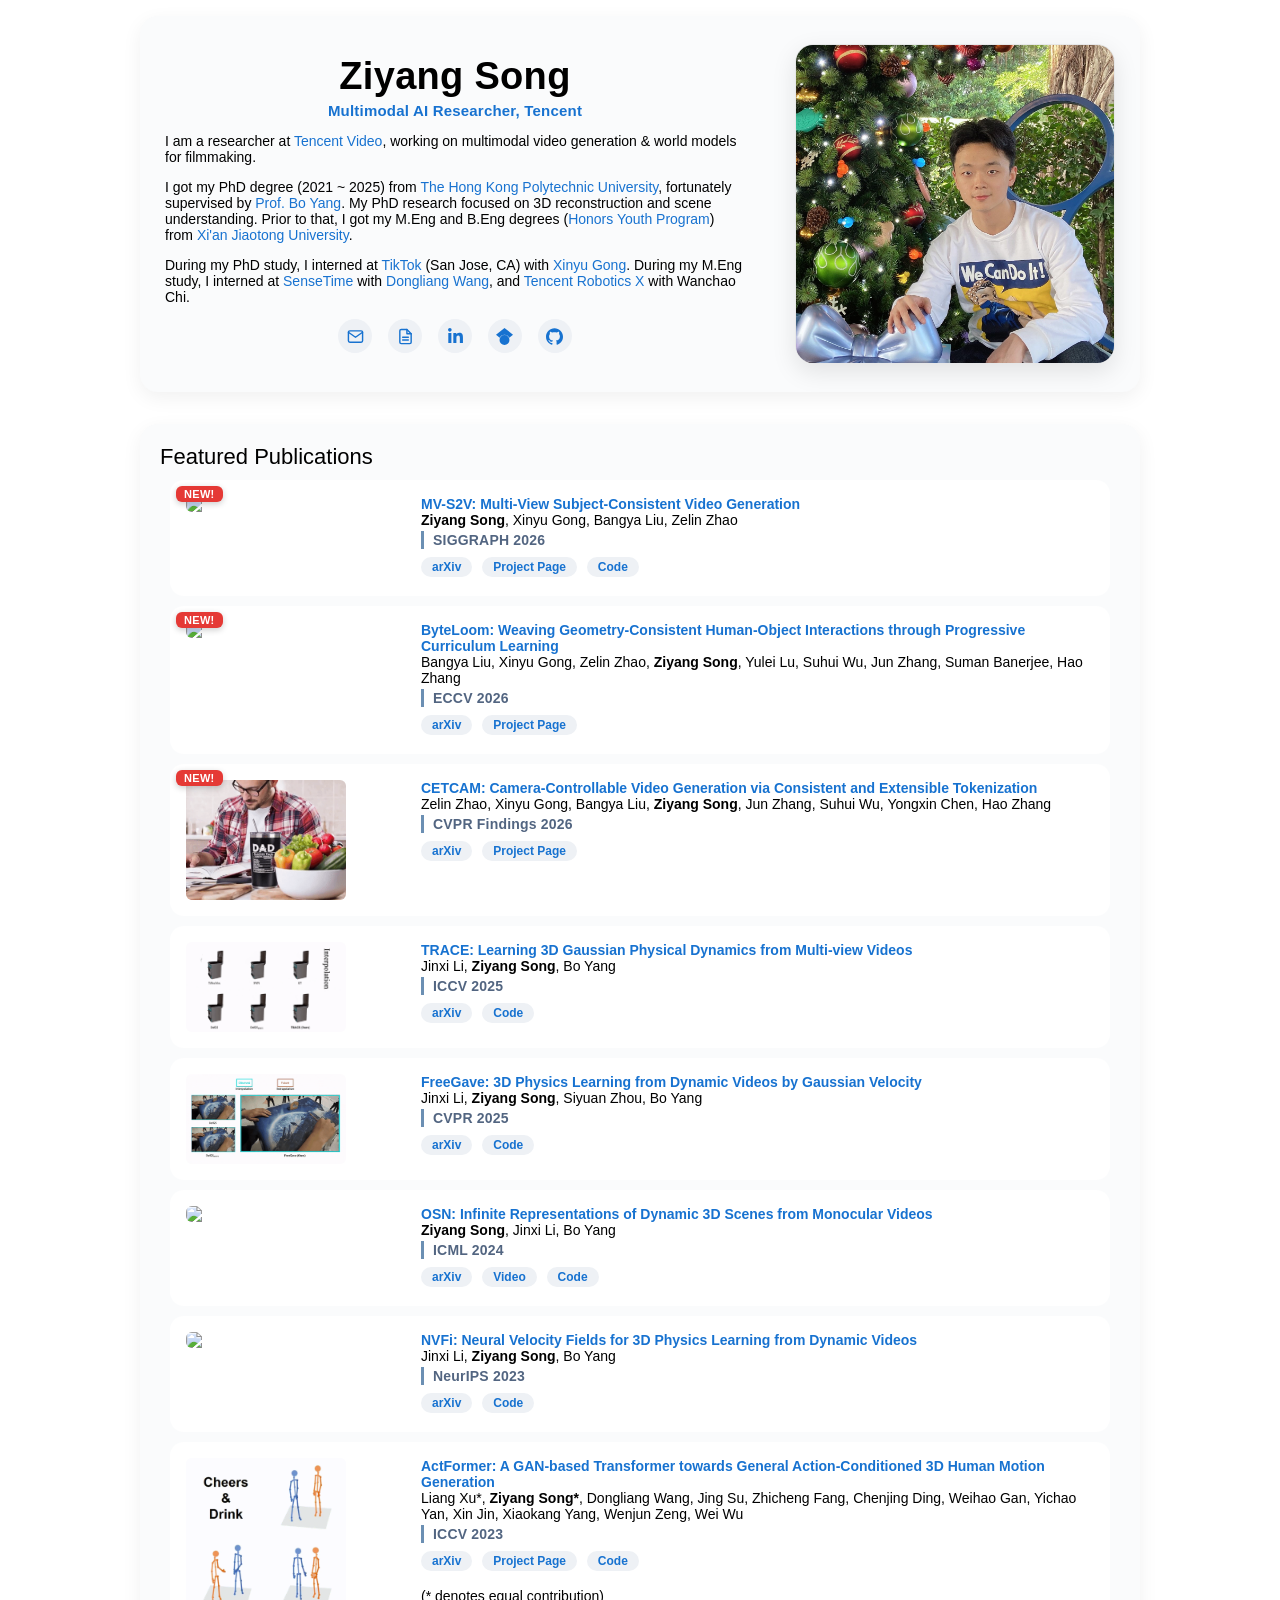
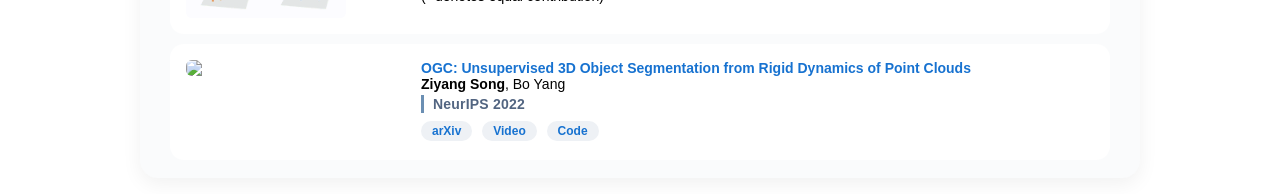
==== commit 88bc8839: "Update publications" ====
--- a/index.html
+++ b/index.html
@@ -83,12 +83,33 @@
               <br>
               <strong>Ziyang Song</strong>, Xinyu Gong, Bangya Liu, Zelin Zhao
               <br>
-              <em><strong>ACM SIGGRAPH</strong></em>, 2026
+              <span class="venue-tag">SIGGRAPH 2026</span>
               <br>
               <span class="pub-links">
               <a href="https://arxiv.org/abs/2601.17756" class="pub-btn">arXiv</a>
               <a href="mv-s2v/index.html" class="pub-btn">Project Page</a>
               <a href="https://github.com/Szy-Young/MV-S2V" class="pub-btn">Code</a>
+              </span>
+            </td>
+          </tr>
+
+          <tr>
+            <td style="padding:16px;width:25%;vertical-align:top;position:relative">
+              <span class="new-badge">NEW!</span>
+              <div class="one" id='26_eccv_byteloom'>
+                <img width=100% src="images/26_eccv_byteloom.gif">
+              </div>
+            </td>
+            <td style="padding:16px;width:75%;vertical-align:top">
+              <a href="https://arxiv.org/abs/2512.22854"><papertitle>ByteLoom: Weaving Geometry-Consistent Human-Object Interactions through Progressive Curriculum Learning</papertitle></a>
+              <br>
+              Bangya Liu, Xinyu Gong, Zelin Zhao, <strong>Ziyang Song</strong>, Yulei Lu, Suhui Wu, Jun Zhang, Suman Banerjee, Hao Zhang
+              <br>
+              <span class="venue-tag">ECCV 2026</span>
+              <br>
+              <span class="pub-links">
+              <a href="https://arxiv.org/abs/2512.22854" class="pub-btn">arXiv</a>
+              <a href="https://neutrinoliu.github.io/byteloom" class="pub-btn">Project Page</a>
               </span>
             </td>
           </tr>
@@ -105,7 +126,7 @@
               <br>
               Zelin Zhao, Xinyu Gong, Bangya Liu, <strong>Ziyang Song</strong>, Jun Zhang, Suhui Wu, Yongxin Chen, Hao Zhang
               <br>
-              <em>Computer Vision and Pattern Recognition Findings (<strong>CVPR Findings</strong>)</em>, 2026
+              <span class="venue-tag">CVPR Findings 2026</span>
               <br>
               <span class="pub-links">
               <a href="https://arxiv.org/abs/2512.19020" class="pub-btn">arXiv</a>
@@ -125,7 +146,7 @@
               <br>
               Jinxi Li, <strong>Ziyang Song</strong>, Bo Yang
               <br>
-              <em>International Conference on Computer Vision (<strong>ICCV</strong>)</em>, 2025
+              <span class="venue-tag">ICCV 2025</span>
               <br>
               <span class="pub-links">
               <a href="https://arxiv.org/abs/2508.09811" class="pub-btn">arXiv</a>
@@ -145,7 +166,7 @@
               <br>
               Jinxi Li, <strong>Ziyang Song</strong>, Siyuan Zhou, Bo Yang
               <br>
-              <em>Computer Vision and Pattern Recognition (<strong>CVPR</strong>)</em>, 2025
+              <span class="venue-tag">CVPR 2025</span>
               <br>
               <span class="pub-links">
               <a href="https://arxiv.org/abs/2506.07865" class="pub-btn">arXiv</a>
@@ -165,7 +186,7 @@
               <br>
               <strong>Ziyang Song</strong>, Jinxi Li, Bo Yang
               <br>
-              <em>International Conference on Machine Learning (<strong>ICML</strong>)</em>, 2024
+              <span class="venue-tag">ICML 2024</span>
               <br>
               <span class="pub-links">
               <a href="https://arxiv.org/abs/2407.05615" class="pub-btn">arXiv</a>
@@ -186,7 +207,7 @@
               <br>
               Jinxi Li, <strong>Ziyang Song</strong>, Bo Yang
               <br>
-              <em>Advances in Neural Information Processing Systems (<strong>NeurIPS</strong>)</em>, 2023
+              <span class="venue-tag">NeurIPS 2023</span>
               <br>
               <span class="pub-links">
               <a href="https://arxiv.org/abs/2312.06398" class="pub-btn">arXiv</a>
@@ -206,7 +227,7 @@
               <br>
               Liang Xu*, <strong>Ziyang Song*</strong>, Dongliang Wang, Jing Su, Zhicheng Fang, Chenjing Ding, Weihao Gan, Yichao Yan, Xin Jin, Xiaokang Yang, Wenjun Zeng, Wei Wu
               <br>
-              <em>International Conference on Computer Vision (<strong>ICCV</strong>)</em>, 2023
+              <span class="venue-tag">ICCV 2023</span>
               <br>
               <span class="pub-links">
               <a href="https://arxiv.org/abs/2203.07706" class="pub-btn">arXiv</a>
@@ -229,7 +250,7 @@
               <br>
               <strong>Ziyang Song</strong>, Bo Yang
               <br>
-              <em>Advances in Neural Information Processing Systems (<strong>NeurIPS</strong>)</em>, 2022
+              <span class="venue-tag">NeurIPS 2022</span>
               <br>
               <span class="pub-links">
               <a href="https://arxiv.org/abs/2210.04458" class="pub-btn">arXiv</a>
--- a/stylesheet.css
+++ b/stylesheet.css
@@ -281,4 +281,15 @@
   background: #1772d0;
   color: #fff !important;
   transform: translateY(-1px);
+}
+
+.venue-tag {
+  display: inline-block;
+  padding: 1px 0 1px 9px;
+  margin: 3px 0;
+  border-left: 3px solid #6b8fb3;
+  color: #526581;
+  font-weight: 700;
+  font-size: 14px;
+  letter-spacing: 0.2px;
 }
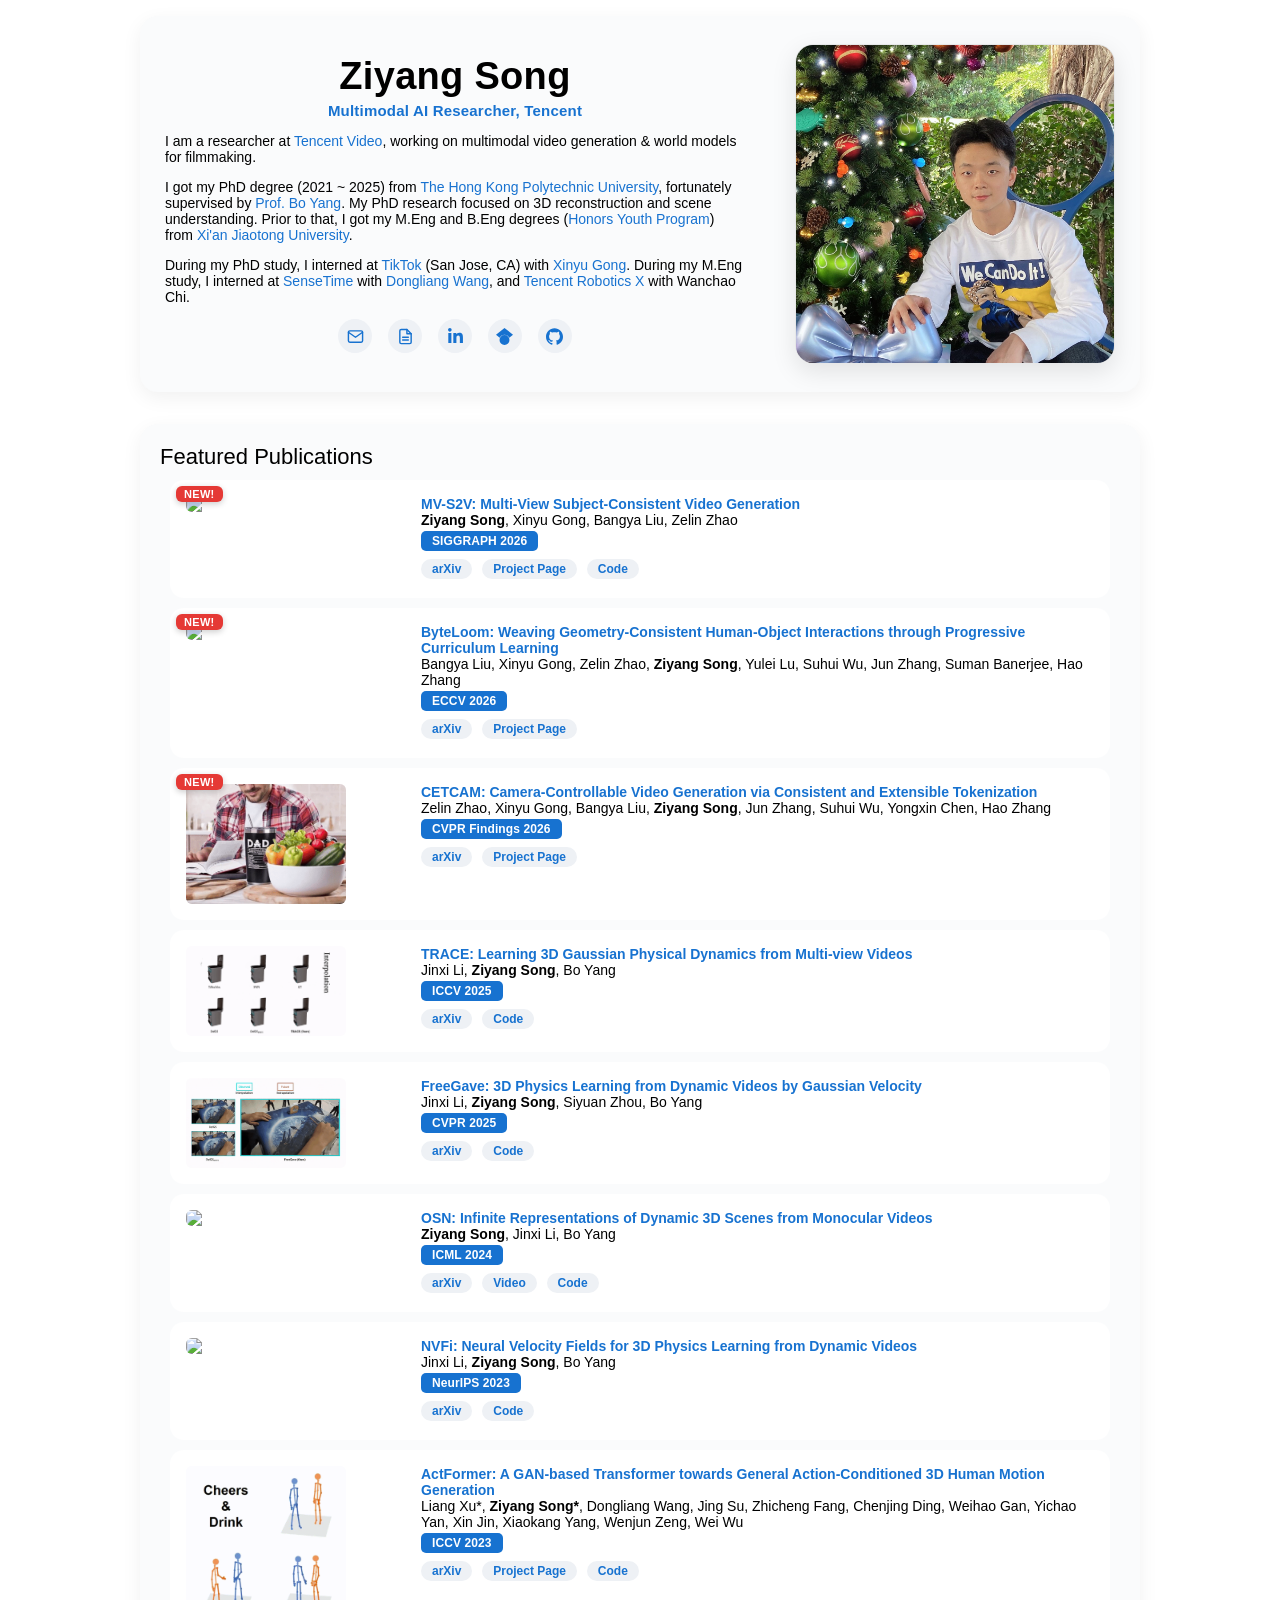
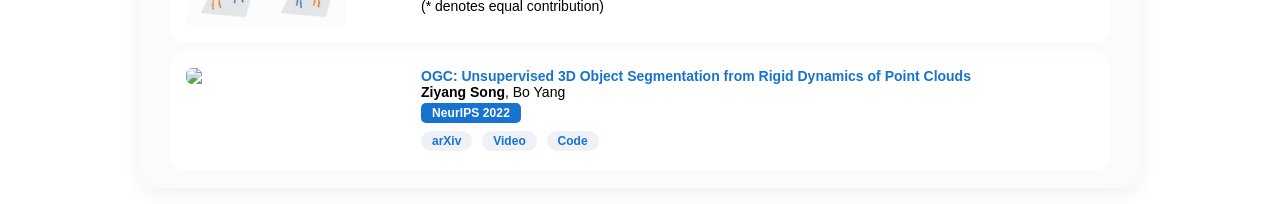
==== commit 6c3147ec: "Update index.html" ====
--- a/index.html
+++ b/index.html
@@ -35,7 +35,7 @@
                 and <a href="https://www.tencent.com/en-us/business/robotics.html">Tencent Robotics X</a> with Wanchao Chi.
               </p>
               <p class="social-links" style="text-align:center">
-                <a href="mailto:ziyang.song@connect.polyu.hk" class="social-icon" title="Email" aria-label="Email">
+                <a href="mailto:songzy305@gmail.com" class="social-icon" title="Email" aria-label="Email">
                   <svg viewBox="0 0 24 24" fill="none" stroke="currentColor" stroke-width="2" stroke-linecap="round" stroke-linejoin="round"><rect x="2" y="4" width="20" height="16" rx="2"></rect><path d="M22 6l-10 7L2 6"></path></svg>
                 </a>
                 <a href="images/CV_Ziyang.pdf" class="social-icon" title="CV" aria-label="CV">
--- a/stylesheet.css
+++ b/stylesheet.css
@@ -285,11 +285,13 @@
 
 .venue-tag {
   display: inline-block;
-  padding: 1px 0 1px 9px;
-  margin: 3px 0;
-  border-left: 3px solid #6b8fb3;
-  color: #526581;
-  font-weight: 700;
-  font-size: 14px;
-  letter-spacing: 0.2px;
+  padding: 3px 11px;
+  margin: 3px 6px 3px 0;
+  background: #1772d0;
+  color: #fff !important;
+  border-radius: 5px;
+  font-size: 12px;
+  font-weight: 600;
+  letter-spacing: 0.1px;
+  vertical-align: middle;
 }
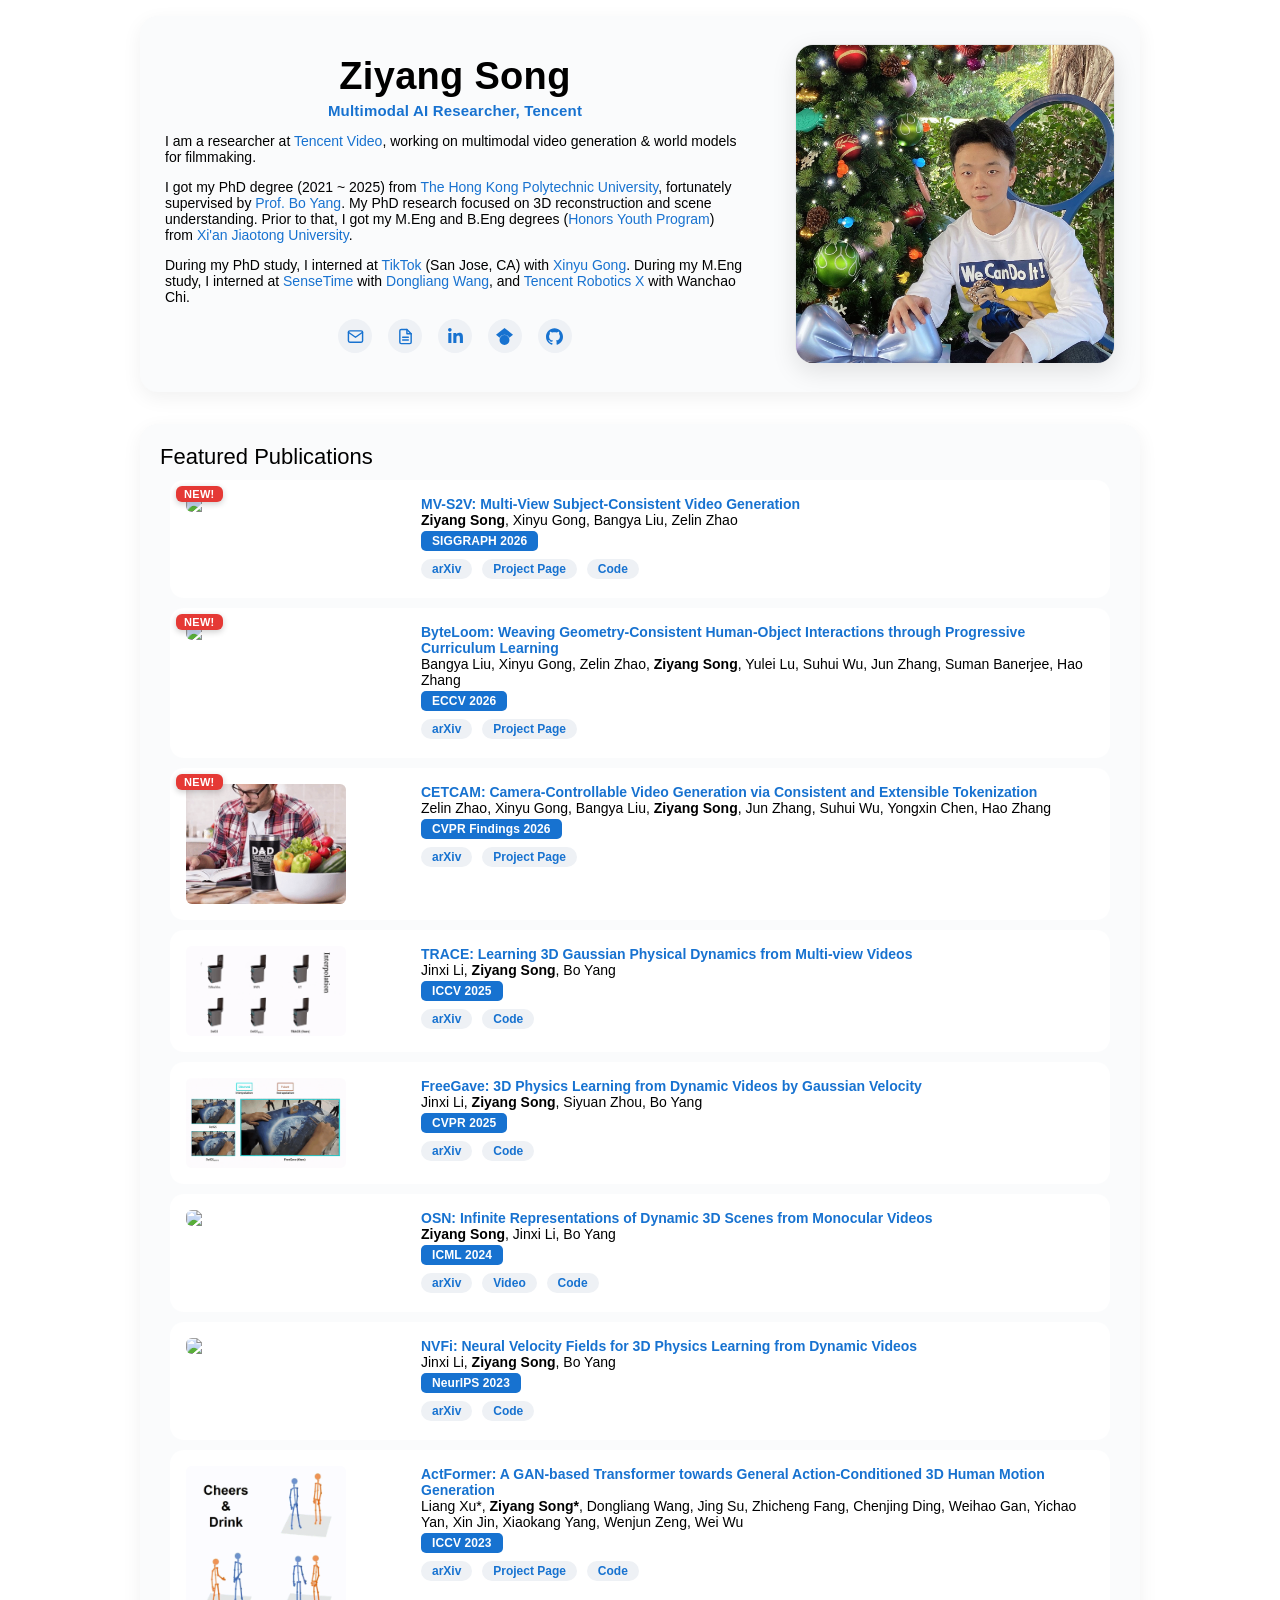
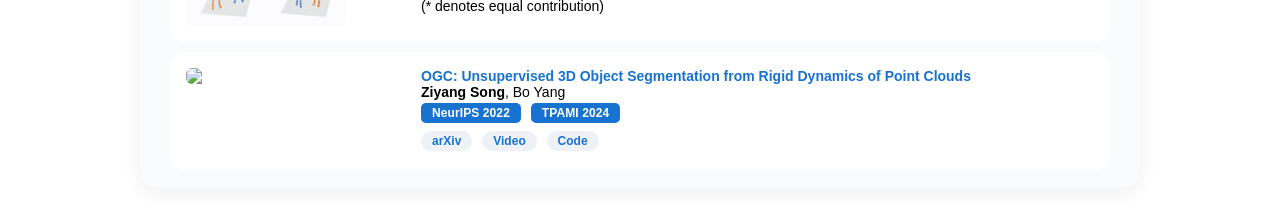
==== commit 346dbf3b: "Update index.html" ====
--- a/index.html
+++ b/index.html
@@ -251,6 +251,7 @@
               <strong>Ziyang Song</strong>, Bo Yang
               <br>
               <span class="venue-tag">NeurIPS 2022</span>
+              <span class="venue-tag">TPAMI 2024</span>
               <br>
               <span class="pub-links">
               <a href="https://arxiv.org/abs/2210.04458" class="pub-btn">arXiv</a>
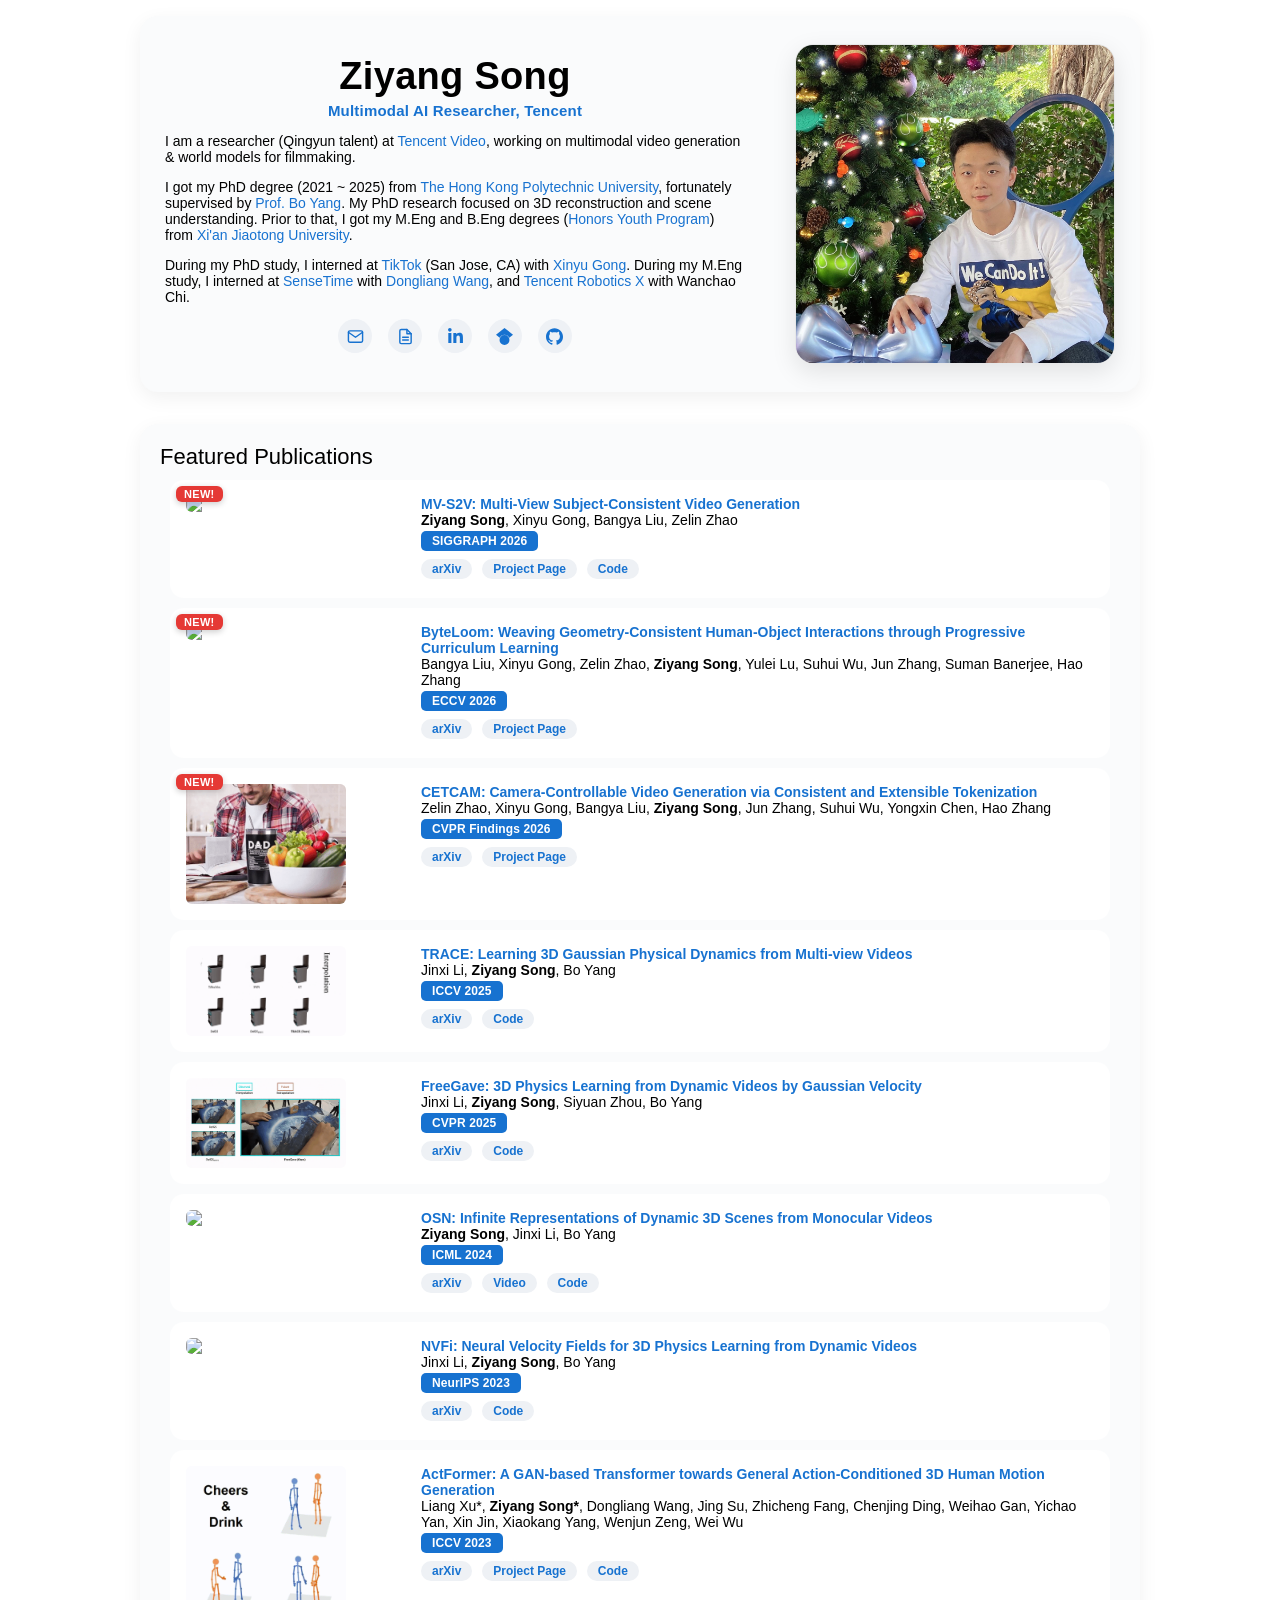
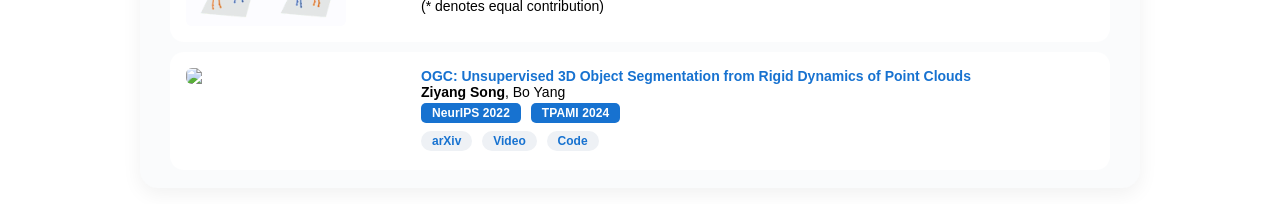
==== commit 36cc2fa7: "Update index.html" ====
--- a/index.html
+++ b/index.html
@@ -22,7 +22,7 @@
                 <span class="tagline">Multimodal AI Researcher, Tencent</span>
               </p>
               <p>
-                I am a researcher at <a href="https://v.qq.com/">Tencent Video</a>, working on multimodal video generation & world models for filmmaking.
+                I am a researcher (Qingyun talent) at <a href="https://v.qq.com/">Tencent Video</a>, working on multimodal video generation & world models for filmmaking.
               </p>
               <p>
                 I got my PhD degree (2021 ~ 2025) from <a href="https://www.polyu.edu.hk">The Hong Kong Polytechnic University</a>, fortunately supervised by <a href="https://yang7879.github.io">Prof. Bo Yang</a>.
